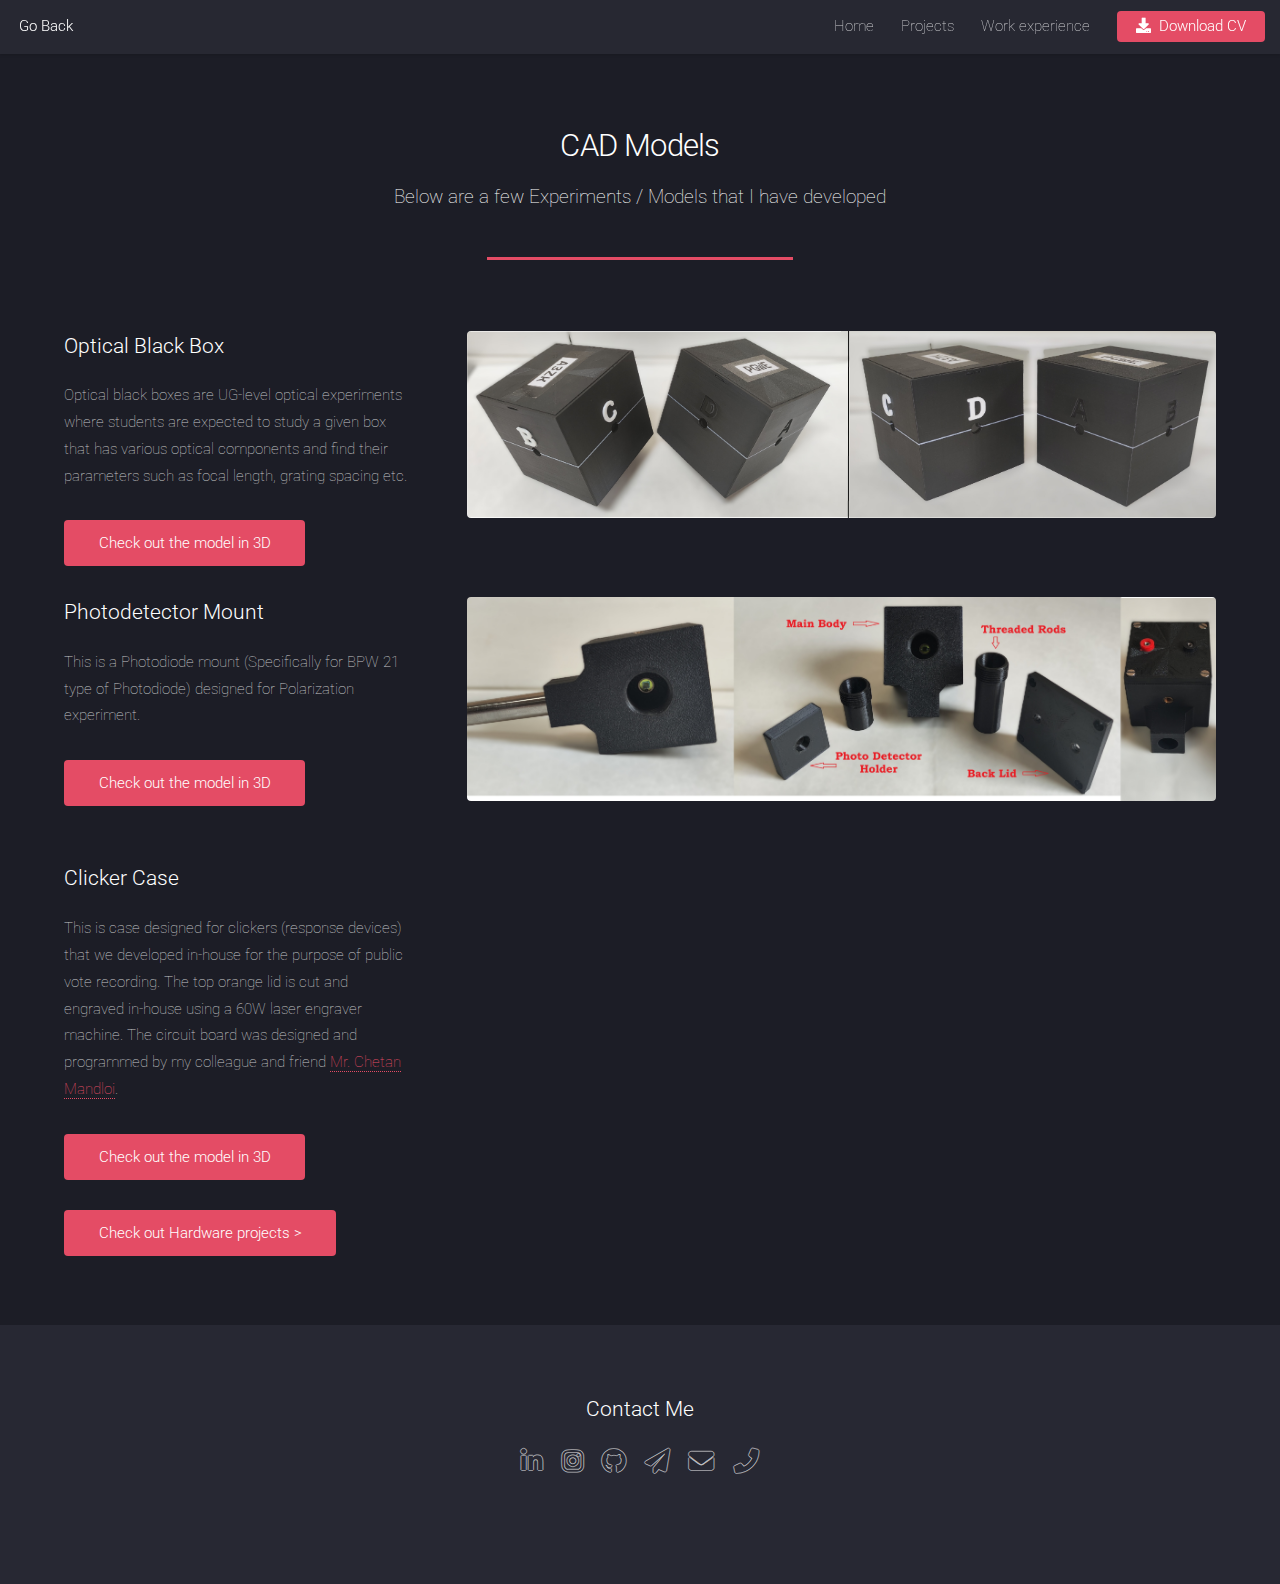
==== CAD Models.html @ b3865db6 "Add files via upload" ====
<!DOCTYPE HTML>
<!--
	Landed by HTML5 UP
	html5up.net | @ajlkn
	Free for personal and commercial use under the CCA 3.0 license (html5up.net/license)
-->
<html>
	<head>
		<title>CAD Models</title>
		<meta charset="utf-8" />
		<meta name="viewport" content="width=device-width, initial-scale=1, user-scalable=no" />
		<link rel="stylesheet" href="assets/css/main.css" />
		<noscript><link rel="stylesheet" href="assets/css/noscript.css" /></noscript>
	</head>
	<body class="is-preload">
		<div id="page-wrapper">

			<!-- Header -->
			<header id="header">
				<h1 id="logo"><a href="#" onclick="window.history.back(); return false;">Go Back</a></h1>
				<nav id="nav">
					<ul>
						<li><a href="index.html">Home</a></li>
						<li>
							<a href="#two">Projects</a>
							<ul>
								<li><a href="CAD Models.html">CAD Models</a></li>
								<li><a href="right-sidebar.html">Hardware Projects</a></li>
								<li><a href="no-sidebar.html">Scientific Projects</a></li>
							</ul>
						</li>
						<li>
							<a href="no-sidebar2.html">Work experience</a>
						</li>
						<!--<li><a href="elements.html">Elements</a></li>-->
						<li><a href="images/CV_AKASH_MUNI.pdf" class="button primary icon solid fa-download" download="CV.pdf">Download CV</a></li>
					</ul>
				</nav>
			</header>

			<!-- Main -->
				<div id="main" class="wrapper style1">
					<div class="container">
						<header class="major">
							<h2>CAD Models</h2>
							<p>Below are a few Experiments / Models that I have developed</p>
						</header>
						<div class="row gtr-150">
							<div class="col-4 col-12-medium">

								<!-- Sidebar -->
									<section id="sidebar">
										<section>
											<h3>Optical Black Box</h3>
											<p>Optical black boxes are UG-level optical experiments where students are
												expected to study a given box that has various optical components and find their parameters such as focal
												length, grating spacing etc.</p>
											<footer>
												<ul class="actions">
													<li><a href="https://cad.onshape.com/documents/17fe79143dddc4d4362b588e/w/2f348000cbb4b4af69d03783/e/5142871f740ade40f8f5924a?renderMode=0&uiState=67d5ce96f069a6499461dc0e" class="button primary">Check out the model in 3D</a></li>
												</ul>
											</footer>
										</section>

							</div>
							<div class="col-8 col-12-medium imp-medium">

								<!-- Content -->
									<section id="content">
										<a href="#" class="image fit"><img src="images/OBB 1.jpg" alt="" /></a>
										<h3></h3>
										<p></p>
										<p></p>
										<h3></h3>
										<p></p>
										
									</section>

							</div>
						</div>

						<div class="row gtr-150">
							<div class="col-4 col-12-medium">

								<!-- Sidebar -->
									<section id="sidebar">
										<section>
											<h3>Photodetector Mount</h3>
											<p>This is a Photodiode mount (Specifically for BPW 21 type of Photodiode) designed for Polarization experiment.</p>
											<footer>
												<ul class="actions">
													<li><a href="https://cad.onshape.com/documents/7e743aee080b1e61491a92c8/w/c3b92c74de46d646932649af/e/d902ea2dfb464a5ba74686d5?renderMode=0&uiState=67d5d26361903d500d87bd4f" class="button primary">Check out the model in 3D</a></li>
												</ul>
											</footer>
										</section>

							</div>
							<div class="col-8 col-12-medium imp-medium">

								<!-- Content -->
									<section id="content">
										<a href="#" class="image fit"><img src="images/Polarization.jpg" alt="" /></a>
										<h3></h3>
										<p></p>
										<p></p>
										<h3></h3>
										<p></p>
										
									</section>

							</div>
						</div>
						<br>
						<div class="row gtr-150">
							<div class="col-4 col-12-medium">

								<!-- Sidebar -->
									<section id="sidebar">
										<section>
											<h3>Clicker Case</h3>
											<p>This is case designed for clickers (response devices) that we developed in-house for the purpose of public vote recording. The top orange lid is cut and engraved in-house using a 60W laser engraver machine. The circuit board was designed and programmed by my colleague and friend <a href="https://www.linkedin.com/in/chetanmandloi/">Mr. Chetan Mandloi</a>. </p>
											<footer>
												<ul class="actions">
													<li><a href="https://cad.onshape.com/documents/54fc34362046a0ec73d15222/w/11ff2b918a93baf0da95ab20/e/d99e4734c37b1132d202382a?renderMode=0&uiState=67d5d556f069a6499461f80b" class="button primary">Check out the model in 3D</a></li>
												</ul>
											</footer>
										</section>

							</div>
							<div class="col-8 col-12-medium imp-medium">

								<!-- Content -->
									<section id="content">
										<a href="#" class="image fit"><img src="images/Clicker 1.jpg" alt="" /></a>
										<h3></h3>
										<p></p>
										<p></p>
										<h3></h3>
										<p></p>
										
									</section>

							</div>
						</div>
						<footer>
							<ul class="actions">
								<li><a href="right-sidebar.html" class="button primary fit">Check out Hardware projects > </a></li>
							</ul>
							
						</footer>
					</div>
				</div>


			<!-- Footer -->
			<footer id="footer">
				<h3>Contact Me</h3>
				<ul class="icons">
					<!--<li><a href="#" class="icon brands alt fa-twitter"><span class="label">Twitter</span></a></li>-->
					<!--<li><a href="#" class="icon brands alt fa-facebook-f"><span class="label">Facebook</span></a></li>-->
					<li><a href="https://www.linkedin.com/in/akash-muni-48a73619b/" class="icon brands alt fa-linkedin-in"><span class="label">LinkedIn</span></a></li>
					<li><a href="https://www.instagram.com/scientific_brat/" class="icon brands alt fa-instagram"><span class="label">Instagram</span></a></li>
					<li><a href="https://github.com/bratcoder-crypto" class="icon brands alt fa-github"><span class="label">GitHub</span></a></li>
					<li><a href="https://t.me/@Akash9969?start=Hello_Akash" class="icon solid alt fa-paper-plane"><span class="label">GitHub</span></a></li>
					<li><a href="mailto:muni.akash@gmail.com" class="icon solid alt fa-envelope"><span class="label">Email</span></a></li>
					<li><a href="tel:+919969940942" class="icon solid alt fa-phone" title="Call Me"><span class="label">Phone</span></a></li>
				</ul>
				<!--<ul class="copyright">
					<li>&copy; Untitled. All rights reserved.</li><li>Design: <a href="http://html5up.net">HTML5 UP</a></li>
				</ul>-->
			</footer>

								

		</div>

		<!-- Scripts -->
			<script src="assets/js/jquery.min.js"></script>
			<script src="assets/js/jquery.scrolly.min.js"></script>
			<script src="assets/js/jquery.dropotron.min.js"></script>
			<script src="assets/js/jquery.scrollex.min.js"></script>
			<script src="assets/js/browser.min.js"></script>
			<script src="assets/js/breakpoints.min.js"></script>
			<script src="assets/js/util.js"></script>
			<script src="assets/js/main.js"></script>

	</body>
</html>
---- assets/css/main.css ----
@import url("fontawesome-all.min.css");
@import url("https://fonts.googleapis.com/css?family=Roboto:100,300,100italic,300italic");

/*
	Landed by HTML5 UP
	html5up.net | @ajlkn
	Free for personal and commercial use under the CCA 3.0 license (html5up.net/license)
*/

html, body, div, span, applet, object,
iframe, h1, h2, h3, h4, h5, h6, p, blockquote,
pre, a, abbr, acronym, address, big, cite,
code, del, dfn, em, img, ins, kbd, q, s, samp,
small, strike, strong, sub, sup, tt, var, b,
u, i, center, dl, dt, dd, ol, ul, li, fieldset,
form, label, legend, table, caption, tbody,
tfoot, thead, tr, th, td, article, aside,
canvas, details, embed, figure, figcaption,
footer, header, hgroup, menu, nav, output, ruby,
section, summary, time, mark, audio, video {
	margin: 0;
	padding: 0;
	border: 0;
	font-size: 100%;
	font: inherit;
	vertical-align: baseline;}

article, aside, details, figcaption, figure,
footer, header, hgroup, menu, nav, section {
	display: block;}

body {
	line-height: 1;
}

ol, ul {
	list-style: none;
}

blockquote, q {
	quotes: none;
}

	blockquote:before, blockquote:after, q:before, q:after {
		content: '';
		content: none;
	}

table {
	border-collapse: collapse;
	border-spacing: 0;
}

body {
	-webkit-text-size-adjust: none;
}

mark {
	background-color: transparent;
	color: inherit;
}

input::-moz-focus-inner {
	border: 0;
	padding: 0;
}

input, select, textarea {
	-moz-appearance: none;
	-webkit-appearance: none;
	-ms-appearance: none;
	appearance: none;
}

/* Basic */

	html {
		box-sizing: border-box;
	}

	*, *:before, *:after {
		box-sizing: inherit;
	}

	html, body {
		background: #1c1d26;
	}

	body.is-preload *, body.is-preload *:before, body.is-preload *:after {
		-moz-animation: none !important;
		-webkit-animation: none !important;
		-ms-animation: none !important;
		animation: none !important;
		-moz-transition: none !important;
		-webkit-transition: none !important;
		-ms-transition: none !important;
		transition: none !important;
	}

	body, input, select, textarea {
		color: rgba(255, 255, 255, 0.75);
		font-family: "Roboto", Helvetica, sans-serif;
		font-size: 15pt;
		font-weight: 100;
		line-height: 1.75em;
	}

	a {
		-moz-transition: border-color 0.2s ease-in-out, color 0.2s ease-in-out;
		-webkit-transition: border-color 0.2s ease-in-out, color 0.2s ease-in-out;
		-ms-transition: border-color 0.2s ease-in-out, color 0.2s ease-in-out;
		transition: border-color 0.2s ease-in-out, color 0.2s ease-in-out;
		border-bottom: dotted 1px;
		color: #e44c65;
		text-decoration: none;
	}

		a:hover {
			color: #e44c65 !important;
			border-bottom-color: transparent;
		}

	strong, b {
		color: #ffffff;
		font-weight: 300;
	}

	em, i {
		font-style: italic;
	}

	p {
		margin: 0 0 2em 0;
	}

	h1, h2, h3, h4, h5, h6 {
		color: #ffffff;
		font-weight: 300;
		line-height: 1em;
		margin: 0 0 1em 0;
	}

		h1 a, h2 a, h3 a, h4 a, h5 a, h6 a {
			color: inherit;
			border: 0;
		}

	h2 {
		font-size: 2em;
		line-height: 1.5em;
		letter-spacing: -0.025em;
	}

	h3 {
		font-size: 1.35em;
		line-height: 1.5em;
	}

	h4 {
		font-size: 1.1em;
		line-height: 1.5em;
	}

	h5 {
		font-size: 0.9em;
		line-height: 1.5em;
	}

	h6 {
		font-size: 0.7em;
		line-height: 1.5em;
	}

	sub {
		font-size: 0.8em;
		position: relative;
		top: 0.5em;
	}

	sup {
		font-size: 0.8em;
		position: relative;
		top: -0.5em;
	}

	hr {
		border: 0;
		border-bottom: solid 1px rgba(255, 255, 255, 0.3);
		margin: 3em 0;
	}

		hr.major {
			margin: 4em 0;
		}

	blockquote {
		border-left: solid 4px rgba(255, 255, 255, 0.3);
		font-style: italic;
		margin: 0 0 2em 0;
		padding: 0.5em 0 0.5em 2em;
	}

	code {
		background: rgba(255, 255, 255, 0.075);
		border-radius: 4px;
		font-family: "Courier New", monospace;
		font-size: 0.9em;
		margin: 0 0.25em;
		padding: 0.25em 0.65em;
	}

	pre {
		-webkit-overflow-scrolling: touch;
		font-family: "Courier New", monospace;
		font-size: 0.9em;
		margin: 0 0 2em 0;
	}

		pre code {
			display: block;
			line-height: 1.75em;
			padding: 1em 1.5em;
			overflow-x: auto;
		}

	.align-left {
		text-align: left;
	}

	.align-center {
		text-align: center;
	}

	.align-right {
		text-align: right;
	}

/* Loader */

	@-moz-keyframes spinner-show {
		0% {
			opacity: 0;
		}

		100% {
			opacity: 1;
		}
	}

	@-webkit-keyframes spinner-show {
		0% {
			opacity: 0;
		}

		100% {
			opacity: 1;
		}
	}

	@-ms-keyframes spinner-show {
		0% {
			opacity: 0;
		}

		100% {
			opacity: 1;
		}
	}

	@keyframes spinner-show {
		0% {
			opacity: 0;
		}

		100% {
			opacity: 1;
		}
	}

	@-moz-keyframes spinner-hide {
		0% {
			color: rgba(255, 255, 255, 0.15);
			z-index: 100001;
			-moz-transform: scale(1) rotate(0deg);
			-webkit-transform: scale(1) rotate(0deg);
			-ms-transform: scale(1) rotate(0deg);
			transform: scale(1) rotate(0deg);
		}

		99% {
			color: #1c1d26;
			z-index: 100001;
			-moz-transform: scale(0.5) rotate(360deg);
			-webkit-transform: scale(0.5) rotate(360deg);
			-ms-transform: scale(0.5) rotate(360deg);
			transform: scale(0.5) rotate(360deg);
		}

		100% {
			color: #1c1d26;
			z-index: -1;
			-moz-transform: scale(0.5) rotate(360deg);
			-webkit-transform: scale(0.5) rotate(360deg);
			-ms-transform: scale(0.5) rotate(360deg);
			transform: scale(0.5) rotate(360deg);
		}
	}

	@-webkit-keyframes spinner-hide {
		0% {
			color: rgba(255, 255, 255, 0.15);
			z-index: 100001;
			-moz-transform: scale(1) rotate(0deg);
			-webkit-transform: scale(1) rotate(0deg);
			-ms-transform: scale(1) rotate(0deg);
			transform: scale(1) rotate(0deg);
		}

		99% {
			color: #1c1d26;
			z-index: 100001;
			-moz-transform: scale(0.5) rotate(360deg);
			-webkit-transform: scale(0.5) rotate(360deg);
			-ms-transform: scale(0.5) rotate(360deg);
			transform: scale(0.5) rotate(360deg);
		}

		100% {
			color: #1c1d26;
			z-index: -1;
			-moz-transform: scale(0.5) rotate(360deg);
			-webkit-transform: scale(0.5) rotate(360deg);
			-ms-transform: scale(0.5) rotate(360deg);
			transform: scale(0.5) rotate(360deg);
		}
	}

	@-ms-keyframes spinner-hide {
		0% {
			color: rgba(255, 255, 255, 0.15);
			z-index: 100001;
			-moz-transform: scale(1) rotate(0deg);
			-webkit-transform: scale(1) rotate(0deg);
			-ms-transform: scale(1) rotate(0deg);
			transform: scale(1) rotate(0deg);
		}

		99% {
			color: #1c1d26;
			z-index: 100001;
			-moz-transform: scale(0.5) rotate(360deg);
			-webkit-transform: scale(0.5) rotate(360deg);
			-ms-transform: scale(0.5) rotate(360deg);
			transform: scale(0.5) rotate(360deg);
		}

		100% {
			color: #1c1d26;
			z-index: -1;
			-moz-transform: scale(0.5) rotate(360deg);
			-webkit-transform: scale(0.5) rotate(360deg);
			-ms-transform: scale(0.5) rotate(360deg);
			transform: scale(0.5) rotate(360deg);
		}
	}

	@keyframes spinner-hide {
		0% {
			color: rgba(255, 255, 255, 0.15);
			z-index: 100001;
			-moz-transform: scale(1) rotate(0deg);
			-webkit-transform: scale(1) rotate(0deg);
			-ms-transform: scale(1) rotate(0deg);
			transform: scale(1) rotate(0deg);
		}

		99% {
			color: #1c1d26;
			z-index: 100001;
			-moz-transform: scale(0.5) rotate(360deg);
			-webkit-transform: scale(0.5) rotate(360deg);
			-ms-transform: scale(0.5) rotate(360deg);
			transform: scale(0.5) rotate(360deg);
		}

		100% {
			color: #1c1d26;
			z-index: -1;
			-moz-transform: scale(0.5) rotate(360deg);
			-webkit-transform: scale(0.5) rotate(360deg);
			-ms-transform: scale(0.5) rotate(360deg);
			transform: scale(0.5) rotate(360deg);
		}
	}

	@-moz-keyframes spinner-rotate {
		0% {
			-moz-transform: scale(1) rotate(0deg);
			-webkit-transform: scale(1) rotate(0deg);
			-ms-transform: scale(1) rotate(0deg);
			transform: scale(1) rotate(0deg);
		}

		100% {
			-moz-transform: scale(1) rotate(360deg);
			-webkit-transform: scale(1) rotate(360deg);
			-ms-transform: scale(1) rotate(360deg);
			transform: scale(1) rotate(360deg);
		}
	}

	@-webkit-keyframes spinner-rotate {
		0% {
			-moz-transform: scale(1) rotate(0deg);
			-webkit-transform: scale(1) rotate(0deg);
			-ms-transform: scale(1) rotate(0deg);
			transform: scale(1) rotate(0deg);
		}

		100% {
			-moz-transform: scale(1) rotate(360deg);
			-webkit-transform: scale(1) rotate(360deg);
			-ms-transform: scale(1) rotate(360deg);
			transform: scale(1) rotate(360deg);
		}
	}

	@-ms-keyframes spinner-rotate {
		0% {
			-moz-transform: scale(1) rotate(0deg);
			-webkit-transform: scale(1) rotate(0deg);
			-ms-transform: scale(1) rotate(0deg);
			transform: scale(1) rotate(0deg);
		}

		100% {
			-moz-transform: scale(1) rotate(360deg);
			-webkit-transform: scale(1) rotate(360deg);
			-ms-transform: scale(1) rotate(360deg);
			transform: scale(1) rotate(360deg);
		}
	}

	@keyframes spinner-rotate {
		0% {
			-moz-transform: scale(1) rotate(0deg);
			-webkit-transform: scale(1) rotate(0deg);
			-ms-transform: scale(1) rotate(0deg);
			transform: scale(1) rotate(0deg);
		}

		100% {
			-moz-transform: scale(1) rotate(360deg);
			-webkit-transform: scale(1) rotate(360deg);
			-ms-transform: scale(1) rotate(360deg);
			transform: scale(1) rotate(360deg);
		}
	}

	@-moz-keyframes overlay-hide {
		0% {
			opacity: 1;
			z-index: 100000;
		}

		15% {
			opacity: 1;
			z-index: 100000;
		}

		99% {
			opacity: 0;
			z-index: 100000;
		}

		100% {
			opacity: 0;
			z-index: -1;
		}
	}

	@-webkit-keyframes overlay-hide {
		0% {
			opacity: 1;
			z-index: 100000;
		}

		15% {
			opacity: 1;
			z-index: 100000;
		}

		99% {
			opacity: 0;
			z-index: 100000;
		}

		100% {
			opacity: 0;
			z-index: -1;
		}
	}

	@-ms-keyframes overlay-hide {
		0% {
			opacity: 1;
			z-index: 100000;
		}

		15% {
			opacity: 1;
			z-index: 100000;
		}

		99% {
			opacity: 0;
			z-index: 100000;
		}

		100% {
			opacity: 0;
			z-index: -1;
		}
	}

	@keyframes overlay-hide {
		0% {
			opacity: 1;
			z-index: 100000;
		}

		15% {
			opacity: 1;
			z-index: 100000;
		}

		99% {
			opacity: 0;
			z-index: 100000;
		}

		100% {
			opacity: 0;
			z-index: -1;
		}
	}

	body.landing {
		text-decoration: none;
	}

		body.landing:before {
			-moz-osx-font-smoothing: grayscale;
			-webkit-font-smoothing: antialiased;
			display: inline-block;
			font-style: normal;
			font-variant: normal;
			text-rendering: auto;
			line-height: 1;
			text-transform: none !important;
			font-family: 'Font Awesome 5 Free';
			font-weight: 900;
		}

		body.landing:before {
			-moz-animation: spinner-show 1.5s 1 0.25s ease forwards, spinner-hide 0.25s ease-in-out forwards !important;
			-webkit-animation: spinner-show 1.5s 1 0.25s ease forwards, spinner-hide 0.25s ease-in-out forwards !important;
			-ms-animation: spinner-show 1.5s 1 0.25s ease forwards, spinner-hide 0.25s ease-in-out forwards !important;
			animation: spinner-show 1.5s 1 0.25s ease forwards, spinner-hide 0.25s ease-in-out forwards !important;
			-moz-transform-origin: 50% 50%;
			-webkit-transform-origin: 50% 50%;
			-ms-transform-origin: 50% 50%;
			transform-origin: 50% 50%;
			color: rgba(255, 255, 255, 0.15);
			content: '\f1ce';
			cursor: default;
			display: block;
			font-size: 2em;
			height: 2em;
			left: 50%;
			line-height: 2em;
			margin: -1em 0 0 -1em;
			opacity: 0;
			position: fixed;
			text-align: center;
			top: 50%;
			width: 2em;
			z-index: -1;
		}

		body.landing:after {
			-moz-animation: overlay-hide 1.5s ease-in forwards !important;
			-webkit-animation: overlay-hide 1.5s ease-in forwards !important;
			-ms-animation: overlay-hide 1.5s ease-in forwards !important;
			animation: overlay-hide 1.5s ease-in forwards !important;
			background: #1c1d26;
			content: '';
			display: block;
			height: 100%;
			left: 0;
			opacity: 0;
			position: fixed;
			top: 0;
			width: 100%;
			z-index: -1;
		}

		body.landing.is-preload:before {
			-moz-animation: spinner-show 1.5s 1 0.25s ease forwards, spinner-rotate 0.75s infinite linear !important;
			-webkit-animation: spinner-show 1.5s 1 0.25s ease forwards, spinner-rotate 0.75s infinite linear !important;
			-ms-animation: spinner-show 1.5s 1 0.25s ease forwards, spinner-rotate 0.75s infinite linear !important;
			animation: spinner-show 1.5s 1 0.25s ease forwards, spinner-rotate 0.75s infinite linear !important;
			z-index: 100001;
		}

		body.landing.is-preload:after {
			-moz-animation: none !important;
			-webkit-animation: none !important;
			-ms-animation: none !important;
			animation: none !important;
			opacity: 1;
			z-index: 100000;
		}

	@media (-webkit-min-device-pixel-ratio: 2) {

		body.landing:before {
			line-height: 2.025em;
		}

	}

/* Container */

	.container {
		margin: 0 auto;
		max-width: calc(100% - 4em);
		width: 70em;
	}

		.container.xsmall {
			width: 17.5em;
		}

		.container.small {
			width: 35em;
		}

		.container.medium {
			width: 52.5em;
		}

		.container.large {
			width: 87.5em;
		}

		.container.xlarge {
			width: 105em;
		}

		.container.max {
			width: 100%;
		}

		@media screen and (max-width: 1280px) {

			.container {
				width: 90%;
				max-width: 100%;
			}

		}

		@media screen and (max-width: 980px) {

			.container {
				width: 100% !important;
			}

		}

/* Row */

	.row {
		display: flex;
		flex-wrap: wrap;
		box-sizing: border-box;
		align-items: stretch;
	}

		.row > * {
			box-sizing: border-box;
		}

		.row.gtr-uniform > * > :last-child {
			margin-bottom: 0;
		}

		.row.aln-left {
			justify-content: flex-start;
		}

		.row.aln-center {
			justify-content: center;
		}

		.row.aln-right {
			justify-content: flex-end;
		}

		.row.aln-top {
			align-items: flex-start;
		}

		.row.aln-middle {
			align-items: center;
		}

		.row.aln-bottom {
			align-items: flex-end;
		}

		.row > .imp {
			order: -1;
		}

		.row > .col-1 {
			width: 8.33333%;
		}

		.row > .off-1 {
			margin-left: 8.33333%;
		}

		.row > .col-2 {
			width: 16.66667%;
		}

		.row > .off-2 {
			margin-left: 16.66667%;
		}

		.row > .col-3 {
			width: 25%;
		}

		.row > .off-3 {
			margin-left: 25%;
		}

		.row > .col-4 {
			width: 33.33333%;
		}

		.row > .off-4 {
			margin-left: 33.33333%;
		}

		.row > .col-5 {
			width: 41.66667%;
		}

		.row > .off-5 {
			margin-left: 41.66667%;
		}

		.row > .col-6 {
			width: 50%;
		}

		.row > .off-6 {
			margin-left: 50%;
		}

		.row > .col-7 {
			width: 58.33333%;
		}

		.row > .off-7 {
			margin-left: 58.33333%;
		}

		.row > .col-8 {
			width: 66.66667%;
		}

		.row > .off-8 {
			margin-left: 66.66667%;
		}

		.row > .col-9 {
			width: 75%;
		}

		.row > .off-9 {
			margin-left: 75%;
		}

		.row > .col-10 {
			width: 83.33333%;
		}

		.row > .off-10 {
			margin-left: 83.33333%;
		}

		.row > .col-11 {
			width: 91.66667%;
		}

		.row > .off-11 {
			margin-left: 91.66667%;
		}

		.row > .col-12 {
			width: 100%;
		}

		.row > .off-12 {
			margin-left: 100%;
		}

		.row.gtr-0 {
			margin-top: 0;
			margin-left: 0em;
		}

			.row.gtr-0 > * {
				padding: 0 0 0 0em;
			}

			.row.gtr-0.gtr-uniform {
				margin-top: 0em;
			}

				.row.gtr-0.gtr-uniform > * {
					padding-top: 0em;
				}

		.row.gtr-25 {
			margin-top: 0;
			margin-left: -0.625em;
		}

			.row.gtr-25 > * {
				padding: 0 0 0 0.625em;
			}

			.row.gtr-25.gtr-uniform {
				margin-top: -0.625em;
			}

				.row.gtr-25.gtr-uniform > * {
					padding-top: 0.625em;
				}

		.row.gtr-50 {
			margin-top: 0;
			margin-left: -1.25em;
		}

			.row.gtr-50 > * {
				padding: 0 0 0 1.25em;
			}

			.row.gtr-50.gtr-uniform {
				margin-top: -1.25em;
			}

				.row.gtr-50.gtr-uniform > * {
					padding-top: 1.25em;
				}

		.row {
			margin-top: 0;
			margin-left: -2.5em;
		}

			.row > * {
				padding: 0 0 0 2.5em;
			}

			.row.gtr-uniform {
				margin-top: -2.5em;
			}

				.row.gtr-uniform > * {
					padding-top: 2.5em;
				}

		.row.gtr-150 {
			margin-top: 0;
			margin-left: -3.75em;
		}

			.row.gtr-150 > * {
				padding: 0 0 0 3.75em;
			}

			.row.gtr-150.gtr-uniform {
				margin-top: -3.75em;
			}

				.row.gtr-150.gtr-uniform > * {
					padding-top: 3.75em;
				}

		.row.gtr-200 {
			margin-top: 0;
			margin-left: -5em;
		}

			.row.gtr-200 > * {
				padding: 0 0 0 5em;
			}

			.row.gtr-200.gtr-uniform {
				margin-top: -5em;
			}

				.row.gtr-200.gtr-uniform > * {
					padding-top: 5em;
				}

		@media screen and (max-width: 1680px) {

			.row {
				display: flex;
				flex-wrap: wrap;
				box-sizing: border-box;
				align-items: stretch;
			}

				.row > * {
					box-sizing: border-box;
				}

				.row.gtr-uniform > * > :last-child {
					margin-bottom: 0;
				}

				.row.aln-left {
					justify-content: flex-start;
				}

				.row.aln-center {
					justify-content: center;
				}

				.row.aln-right {
					justify-content: flex-end;
				}

				.row.aln-top {
					align-items: flex-start;
				}

				.row.aln-middle {
					align-items: center;
				}

				.row.aln-bottom {
					align-items: flex-end;
				}

				.row > .imp-xlarge {
					order: -1;
				}

				.row > .col-1-xlarge {
					width: 8.33333%;
				}

				.row > .off-1-xlarge {
					margin-left: 8.33333%;
				}

				.row > .col-2-xlarge {
					width: 16.66667%;
				}

				.row > .off-2-xlarge {
					margin-left: 16.66667%;
				}

				.row > .col-3-xlarge {
					width: 25%;
				}

				.row > .off-3-xlarge {
					margin-left: 25%;
				}

				.row > .col-4-xlarge {
					width: 33.33333%;
				}

				.row > .off-4-xlarge {
					margin-left: 33.33333%;
				}

				.row > .col-5-xlarge {
					width: 41.66667%;
				}

				.row > .off-5-xlarge {
					margin-left: 41.66667%;
				}

				.row > .col-6-xlarge {
					width: 50%;
				}

				.row > .off-6-xlarge {
					margin-left: 50%;
				}

				.row > .col-7-xlarge {
					width: 58.33333%;
				}

				.row > .off-7-xlarge {
					margin-left: 58.33333%;
				}

				.row > .col-8-xlarge {
					width: 66.66667%;
				}

				.row > .off-8-xlarge {
					margin-left: 66.66667%;
				}

				.row > .col-9-xlarge {
					width: 75%;
				}

				.row > .off-9-xlarge {
					margin-left: 75%;
				}

				.row > .col-10-xlarge {
					width: 83.33333%;
				}

				.row > .off-10-xlarge {
					margin-left: 83.33333%;
				}

				.row > .col-11-xlarge {
					width: 91.66667%;
				}

				.row > .off-11-xlarge {
					margin-left: 91.66667%;
				}

				.row > .col-12-xlarge {
					width: 100%;
				}

				.row > .off-12-xlarge {
					margin-left: 100%;
				}

				.row.gtr-0 {
					margin-top: 0;
					margin-left: 0em;
				}

					.row.gtr-0 > * {
						padding: 0 0 0 0em;
					}

					.row.gtr-0.gtr-uniform {
						margin-top: 0em;
					}

						.row.gtr-0.gtr-uniform > * {
							padding-top: 0em;
						}

				.row.gtr-25 {
					margin-top: 0;
					margin-left: -0.625em;
				}

					.row.gtr-25 > * {
						padding: 0 0 0 0.625em;
					}

					.row.gtr-25.gtr-uniform {
						margin-top: -0.625em;
					}

						.row.gtr-25.gtr-uniform > * {
							padding-top: 0.625em;
						}

				.row.gtr-50 {
					margin-top: 0;
					margin-left: -1.25em;
				}

					.row.gtr-50 > * {
						padding: 0 0 0 1.25em;
					}

					.row.gtr-50.gtr-uniform {
						margin-top: -1.25em;
					}

						.row.gtr-50.gtr-uniform > * {
							padding-top: 1.25em;
						}

				.row {
					margin-top: 0;
					margin-left: -2.5em;
				}

					.row > * {
						padding: 0 0 0 2.5em;
					}

					.row.gtr-uniform {
						margin-top: -2.5em;
					}

						.row.gtr-uniform > * {
							padding-top: 2.5em;
						}

				.row.gtr-150 {
					margin-top: 0;
					margin-left: -3.75em;
				}

					.row.gtr-150 > * {
						padding: 0 0 0 3.75em;
					}

					.row.gtr-150.gtr-uniform {
						margin-top: -3.75em;
					}

						.row.gtr-150.gtr-uniform > * {
							padding-top: 3.75em;
						}

				.row.gtr-200 {
					margin-top: 0;
					margin-left: -5em;
				}

					.row.gtr-200 > * {
						padding: 0 0 0 5em;
					}

					.row.gtr-200.gtr-uniform {
						margin-top: -5em;
					}

						.row.gtr-200.gtr-uniform > * {
							padding-top: 5em;
						}

		}

		@media screen and (max-width: 1280px) {

			.row {
				display: flex;
				flex-wrap: wrap;
				box-sizing: border-box;
				align-items: stretch;
			}

				.row > * {
					box-sizing: border-box;
				}

				.row.gtr-uniform > * > :last-child {
					margin-bottom: 0;
				}

				.row.aln-left {
					justify-content: flex-start;
				}

				.row.aln-center {
					justify-content: center;
				}

				.row.aln-right {
					justify-content: flex-end;
				}

				.row.aln-top {
					align-items: flex-start;
				}

				.row.aln-middle {
					align-items: center;
				}

				.row.aln-bottom {
					align-items: flex-end;
				}

				.row > .imp-large {
					order: -1;
				}

				.row > .col-1-large {
					width: 8.33333%;
				}

				.row > .off-1-large {
					margin-left: 8.33333%;
				}

				.row > .col-2-large {
					width: 16.66667%;
				}

				.row > .off-2-large {
					margin-left: 16.66667%;
				}

				.row > .col-3-large {
					width: 25%;
				}

				.row > .off-3-large {
					margin-left: 25%;
				}

				.row > .col-4-large {
					width: 33.33333%;
				}

				.row > .off-4-large {
					margin-left: 33.33333%;
				}

				.row > .col-5-large {
					width: 41.66667%;
				}

				.row > .off-5-large {
					margin-left: 41.66667%;
				}

				.row > .col-6-large {
					width: 50%;
				}

				.row > .off-6-large {
					margin-left: 50%;
				}

				.row > .col-7-large {
					width: 58.33333%;
				}

				.row > .off-7-large {
					margin-left: 58.33333%;
				}

				.row > .col-8-large {
					width: 66.66667%;
				}

				.row > .off-8-large {
					margin-left: 66.66667%;
				}

				.row > .col-9-large {
					width: 75%;
				}

				.row > .off-9-large {
					margin-left: 75%;
				}

				.row > .col-10-large {
					width: 83.33333%;
				}

				.row > .off-10-large {
					margin-left: 83.33333%;
				}

				.row > .col-11-large {
					width: 91.66667%;
				}

				.row > .off-11-large {
					margin-left: 91.66667%;
				}

				.row > .col-12-large {
					width: 100%;
				}

				.row > .off-12-large {
					margin-left: 100%;
				}

				.row.gtr-0 {
					margin-top: 0;
					margin-left: 0em;
				}

					.row.gtr-0 > * {
						padding: 0 0 0 0em;
					}

					.row.gtr-0.gtr-uniform {
						margin-top: 0em;
					}

						.row.gtr-0.gtr-uniform > * {
							padding-top: 0em;
						}

				.row.gtr-25 {
					margin-top: 0;
					margin-left: -0.625em;
				}

					.row.gtr-25 > * {
						padding: 0 0 0 0.625em;
					}

					.row.gtr-25.gtr-uniform {
						margin-top: -0.625em;
					}

						.row.gtr-25.gtr-uniform > * {
							padding-top: 0.625em;
						}

				.row.gtr-50 {
					margin-top: 0;
					margin-left: -1.25em;
				}

					.row.gtr-50 > * {
						padding: 0 0 0 1.25em;
					}

					.row.gtr-50.gtr-uniform {
						margin-top: -1.25em;
					}

						.row.gtr-50.gtr-uniform > * {
							padding-top: 1.25em;
						}

				.row {
					margin-top: 0;
					margin-left: -2.5em;
				}

					.row > * {
						padding: 0 0 0 2.5em;
					}

					.row.gtr-uniform {
						margin-top: -2.5em;
					}

						.row.gtr-uniform > * {
							padding-top: 2.5em;
						}

				.row.gtr-150 {
					margin-top: 0;
					margin-left: -3.75em;
				}

					.row.gtr-150 > * {
						padding: 0 0 0 3.75em;
					}

					.row.gtr-150.gtr-uniform {
						margin-top: -3.75em;
					}

						.row.gtr-150.gtr-uniform > * {
							padding-top: 3.75em;
						}

				.row.gtr-200 {
					margin-top: 0;
					margin-left: -5em;
				}

					.row.gtr-200 > * {
						padding: 0 0 0 5em;
					}

					.row.gtr-200.gtr-uniform {
						margin-top: -5em;
					}

						.row.gtr-200.gtr-uniform > * {
							padding-top: 5em;
						}

		}

		@media screen and (max-width: 980px) {

			.row {
				display: flex;
				flex-wrap: wrap;
				box-sizing: border-box;
				align-items: stretch;
			}

				.row > * {
					box-sizing: border-box;
				}

				.row.gtr-uniform > * > :last-child {
					margin-bottom: 0;
				}

				.row.aln-left {
					justify-content: flex-start;
				}

				.row.aln-center {
					justify-content: center;
				}

				.row.aln-right {
					justify-content: flex-end;
				}

				.row.aln-top {
					align-items: flex-start;
				}

				.row.aln-middle {
					align-items: center;
				}

				.row.aln-bottom {
					align-items: flex-end;
				}

				.row > .imp-medium {
					order: -1;
				}

				.row > .col-1-medium {
					width: 8.33333%;
				}

				.row > .off-1-medium {
					margin-left: 8.33333%;
				}

				.row > .col-2-medium {
					width: 16.66667%;
				}

				.row > .off-2-medium {
					margin-left: 16.66667%;
				}

				.row > .col-3-medium {
					width: 25%;
				}

				.row > .off-3-medium {
					margin-left: 25%;
				}

				.row > .col-4-medium {
					width: 33.33333%;
				}

				.row > .off-4-medium {
					margin-left: 33.33333%;
				}

				.row > .col-5-medium {
					width: 41.66667%;
				}

				.row > .off-5-medium {
					margin-left: 41.66667%;
				}

				.row > .col-6-medium {
					width: 50%;
				}

				.row > .off-6-medium {
					margin-left: 50%;
				}

				.row > .col-7-medium {
					width: 58.33333%;
				}

				.row > .off-7-medium {
					margin-left: 58.33333%;
				}

				.row > .col-8-medium {
					width: 66.66667%;
				}

				.row > .off-8-medium {
					margin-left: 66.66667%;
				}

				.row > .col-9-medium {
					width: 75%;
				}

				.row > .off-9-medium {
					margin-left: 75%;
				}

				.row > .col-10-medium {
					width: 83.33333%;
				}

				.row > .off-10-medium {
					margin-left: 83.33333%;
				}

				.row > .col-11-medium {
					width: 91.66667%;
				}

				.row > .off-11-medium {
					margin-left: 91.66667%;
				}

				.row > .col-12-medium {
					width: 100%;
				}

				.row > .off-12-medium {
					margin-left: 100%;
				}

				.row.gtr-0 {
					margin-top: 0;
					margin-left: 0em;
				}

					.row.gtr-0 > * {
						padding: 0 0 0 0em;
					}

					.row.gtr-0.gtr-uniform {
						margin-top: 0em;
					}

						.row.gtr-0.gtr-uniform > * {
							padding-top: 0em;
						}

				.row.gtr-25 {
					margin-top: 0;
					margin-left: -0.625em;
				}

					.row.gtr-25 > * {
						padding: 0 0 0 0.625em;
					}

					.row.gtr-25.gtr-uniform {
						margin-top: -0.625em;
					}

						.row.gtr-25.gtr-uniform > * {
							padding-top: 0.625em;
						}

				.row.gtr-50 {
					margin-top: 0;
					margin-left: -1.25em;
				}

					.row.gtr-50 > * {
						padding: 0 0 0 1.25em;
					}

					.row.gtr-50.gtr-uniform {
						margin-top: -1.25em;
					}

						.row.gtr-50.gtr-uniform > * {
							padding-top: 1.25em;
						}

				.row {
					margin-top: 0;
					margin-left: -2.5em;
				}

					.row > * {
						padding: 0 0 0 2.5em;
					}

					.row.gtr-uniform {
						margin-top: -2.5em;
					}

						.row.gtr-uniform > * {
							padding-top: 2.5em;
						}

				.row.gtr-150 {
					margin-top: 0;
					margin-left: -3.75em;
				}

					.row.gtr-150 > * {
						padding: 0 0 0 3.75em;
					}

					.row.gtr-150.gtr-uniform {
						margin-top: -3.75em;
					}

						.row.gtr-150.gtr-uniform > * {
							padding-top: 3.75em;
						}

				.row.gtr-200 {
					margin-top: 0;
					margin-left: -5em;
				}

					.row.gtr-200 > * {
						padding: 0 0 0 5em;
					}

					.row.gtr-200.gtr-uniform {
						margin-top: -5em;
					}

						.row.gtr-200.gtr-uniform > * {
							padding-top: 5em;
						}

		}

		@media screen and (max-width: 736px) {

			.row {
				display: flex;
				flex-wrap: wrap;
				box-sizing: border-box;
				align-items: stretch;
			}

				.row > * {
					box-sizing: border-box;
				}

				.row.gtr-uniform > * > :last-child {
					margin-bottom: 0;
				}

				.row.aln-left {
					justify-content: flex-start;
				}

				.row.aln-center {
					justify-content: center;
				}

				.row.aln-right {
					justify-content: flex-end;
				}

				.row.aln-top {
					align-items: flex-start;
				}

				.row.aln-middle {
					align-items: center;
				}

				.row.aln-bottom {
					align-items: flex-end;
				}

				.row > .imp-small {
					order: -1;
				}

				.row > .col-1-small {
					width: 8.33333%;
				}

				.row > .off-1-small {
					margin-left: 8.33333%;
				}

				.row > .col-2-small {
					width: 16.66667%;
				}

				.row > .off-2-small {
					margin-left: 16.66667%;
				}

				.row > .col-3-small {
					width: 25%;
				}

				.row > .off-3-small {
					margin-left: 25%;
				}

				.row > .col-4-small {
					width: 33.33333%;
				}

				.row > .off-4-small {
					margin-left: 33.33333%;
				}

				.row > .col-5-small {
					width: 41.66667%;
				}

				.row > .off-5-small {
					margin-left: 41.66667%;
				}

				.row > .col-6-small {
					width: 50%;
				}

				.row > .off-6-small {
					margin-left: 50%;
				}

				.row > .col-7-small {
					width: 58.33333%;
				}

				.row > .off-7-small {
					margin-left: 58.33333%;
				}

				.row > .col-8-small {
					width: 66.66667%;
				}

				.row > .off-8-small {
					margin-left: 66.66667%;
				}

				.row > .col-9-small {
					width: 75%;
				}

				.row > .off-9-small {
					margin-left: 75%;
				}

				.row > .col-10-small {
					width: 83.33333%;
				}

				.row > .off-10-small {
					margin-left: 83.33333%;
				}

				.row > .col-11-small {
					width: 91.66667%;
				}

				.row > .off-11-small {
					margin-left: 91.66667%;
				}

				.row > .col-12-small {
					width: 100%;
				}

				.row > .off-12-small {
					margin-left: 100%;
				}

				.row.gtr-0 {
					margin-top: 0;
					margin-left: 0em;
				}

					.row.gtr-0 > * {
						padding: 0 0 0 0em;
					}

					.row.gtr-0.gtr-uniform {
						margin-top: 0em;
					}

						.row.gtr-0.gtr-uniform > * {
							padding-top: 0em;
						}

				.row.gtr-25 {
					margin-top: 0;
					margin-left: -0.625em;
				}

					.row.gtr-25 > * {
						padding: 0 0 0 0.625em;
					}

					.row.gtr-25.gtr-uniform {
						margin-top: -0.625em;
					}

						.row.gtr-25.gtr-uniform > * {
							padding-top: 0.625em;
						}

				.row.gtr-50 {
					margin-top: 0;
					margin-left: -1.25em;
				}

					.row.gtr-50 > * {
						padding: 0 0 0 1.25em;
					}

					.row.gtr-50.gtr-uniform {
						margin-top: -1.25em;
					}

						.row.gtr-50.gtr-uniform > * {
							padding-top: 1.25em;
						}

				.row {
					margin-top: 0;
					margin-left: -2.5em;
				}

					.row > * {
						padding: 0 0 0 2.5em;
					}

					.row.gtr-uniform {
						margin-top: -2.5em;
					}

						.row.gtr-uniform > * {
							padding-top: 2.5em;
						}

				.row.gtr-150 {
					margin-top: 0;
					margin-left: -3.75em;
				}

					.row.gtr-150 > * {
						padding: 0 0 0 3.75em;
					}

					.row.gtr-150.gtr-uniform {
						margin-top: -3.75em;
					}

						.row.gtr-150.gtr-uniform > * {
							padding-top: 3.75em;
						}

				.row.gtr-200 {
					margin-top: 0;
					margin-left: -5em;
				}

					.row.gtr-200 > * {
						padding: 0 0 0 5em;
					}

					.row.gtr-200.gtr-uniform {
						margin-top: -5em;
					}

						.row.gtr-200.gtr-uniform > * {
							padding-top: 5em;
						}

		}

		@media screen and (max-width: 480px) {

			.row {
				display: flex;
				flex-wrap: wrap;
				box-sizing: border-box;
				align-items: stretch;
			}

				.row > * {
					box-sizing: border-box;
				}

				.row.gtr-uniform > * > :last-child {
					margin-bottom: 0;
				}

				.row.aln-left {
					justify-content: flex-start;
				}

				.row.aln-center {
					justify-content: center;
				}

				.row.aln-right {
					justify-content: flex-end;
				}

				.row.aln-top {
					align-items: flex-start;
				}

				.row.aln-middle {
					align-items: center;
				}

				.row.aln-bottom {
					align-items: flex-end;
				}

				.row > .imp-xsmall {
					order: -1;
				}

				.row > .col-1-xsmall {
					width: 8.33333%;
				}

				.row > .off-1-xsmall {
					margin-left: 8.33333%;
				}

				.row > .col-2-xsmall {
					width: 16.66667%;
				}

				.row > .off-2-xsmall {
					margin-left: 16.66667%;
				}

				.row > .col-3-xsmall {
					width: 25%;
				}

				.row > .off-3-xsmall {
					margin-left: 25%;
				}

				.row > .col-4-xsmall {
					width: 33.33333%;
				}

				.row > .off-4-xsmall {
					margin-left: 33.33333%;
				}

				.row > .col-5-xsmall {
					width: 41.66667%;
				}

				.row > .off-5-xsmall {
					margin-left: 41.66667%;
				}

				.row > .col-6-xsmall {
					width: 50%;
				}

				.row > .off-6-xsmall {
					margin-left: 50%;
				}

				.row > .col-7-xsmall {
					width: 58.33333%;
				}

				.row > .off-7-xsmall {
					margin-left: 58.33333%;
				}

				.row > .col-8-xsmall {
					width: 66.66667%;
				}

				.row > .off-8-xsmall {
					margin-left: 66.66667%;
				}

				.row > .col-9-xsmall {
					width: 75%;
				}

				.row > .off-9-xsmall {
					margin-left: 75%;
				}

				.row > .col-10-xsmall {
					width: 83.33333%;
				}

				.row > .off-10-xsmall {
					margin-left: 83.33333%;
				}

				.row > .col-11-xsmall {
					width: 91.66667%;
				}

				.row > .off-11-xsmall {
					margin-left: 91.66667%;
				}

				.row > .col-12-xsmall {
					width: 100%;
				}

				.row > .off-12-xsmall {
					margin-left: 100%;
				}

				.row.gtr-0 {
					margin-top: 0;
					margin-left: 0em;
				}

					.row.gtr-0 > * {
						padding: 0 0 0 0em;
					}

					.row.gtr-0.gtr-uniform {
						margin-top: 0em;
					}

						.row.gtr-0.gtr-uniform > * {
							padding-top: 0em;
						}

				.row.gtr-25 {
					margin-top: 0;
					margin-left: -0.625em;
				}

					.row.gtr-25 > * {
						padding: 0 0 0 0.625em;
					}

					.row.gtr-25.gtr-uniform {
						margin-top: -0.625em;
					}

						.row.gtr-25.gtr-uniform > * {
							padding-top: 0.625em;
						}

				.row.gtr-50 {
					margin-top: 0;
					margin-left: -1.25em;
				}

					.row.gtr-50 > * {
						padding: 0 0 0 1.25em;
					}

					.row.gtr-50.gtr-uniform {
						margin-top: -1.25em;
					}

						.row.gtr-50.gtr-uniform > * {
							padding-top: 1.25em;
						}

				.row {
					margin-top: 0;
					margin-left: -2.5em;
				}

					.row > * {
						padding: 0 0 0 2.5em;
					}

					.row.gtr-uniform {
						margin-top: -2.5em;
					}

						.row.gtr-uniform > * {
							padding-top: 2.5em;
						}

				.row.gtr-150 {
					margin-top: 0;
					margin-left: -3.75em;
				}

					.row.gtr-150 > * {
						padding: 0 0 0 3.75em;
					}

					.row.gtr-150.gtr-uniform {
						margin-top: -3.75em;
					}

						.row.gtr-150.gtr-uniform > * {
							padding-top: 3.75em;
						}

				.row.gtr-200 {
					margin-top: 0;
					margin-left: -5em;
				}

					.row.gtr-200 > * {
						padding: 0 0 0 5em;
					}

					.row.gtr-200.gtr-uniform {
						margin-top: -5em;
					}

						.row.gtr-200.gtr-uniform > * {
							padding-top: 5em;
						}

		}

/* Section/Article */

	section.special, article.special {
		text-align: center;
	}

	header p {
		color: #ffffff;
		position: relative;
		margin: 0 0 1.5em 0;
	}

	header h2 + p {
		font-size: 1.25em;
		margin-top: -1em;
		line-height: 1.75em;
	}

	header h3 + p {
		font-size: 1.1em;
		margin-top: -0.8em;
		line-height: 1.75em;
	}

	header h4 + p,
	header h5 + p,
	header h6 + p {
		font-size: 0.9em;
		margin-top: -0.6em;
		line-height: 1.5em;
	}

	header.major {
		margin: 0 0 4em 0;
		position: relative;
		text-align: center;
	}

		header.major:after {
			background: #e44c65;
			content: '';
			display: inline-block;
			height: 0.2em;
			max-width: 20em;
			width: 75%;
		}

	footer.major {
		margin: 4em 0 0 0;
	}

/* Form */

	form {
		margin: 0 0 2em 0;
	}

		form.cta {
			max-width: 35em;
			margin-left: auto;
			margin-right: auto;
		}

	label {
		color: #ffffff;
		display: block;
		font-size: 0.9em;
		font-weight: 300;
		margin: 0 0 1em 0;
	}

	input[type="text"],
	input[type="password"],
	input[type="email"],
	select,
	textarea {
		-moz-appearance: none;
		-webkit-appearance: none;
		-ms-appearance: none;
		appearance: none;
		-moz-transition: border-color 0.2s ease-in-out;
		-webkit-transition: border-color 0.2s ease-in-out;
		-ms-transition: border-color 0.2s ease-in-out;
		transition: border-color 0.2s ease-in-out;
		background: transparent;
		border-radius: 4px;
		border: solid 1px rgba(255, 255, 255, 0.3);
		color: inherit;
		display: block;
		outline: 0;
		padding: 0 1em;
		text-decoration: none;
		width: 100%;
	}

		input[type="text"]:invalid,
		input[type="password"]:invalid,
		input[type="email"]:invalid,
		select:invalid,
		textarea:invalid {
			box-shadow: none;
		}

		input[type="text"]:focus,
		input[type="password"]:focus,
		input[type="email"]:focus,
		select:focus,
		textarea:focus {
			border-color: #e44c65;
		}

	select {
		background-image: url("data:image/svg+xml;charset=utf8,%3Csvg xmlns='http://www.w3.org/2000/svg' width='40' height='40' preserveAspectRatio='none' viewBox='0 0 40 40'%3E%3Cpath d='M9.4,12.3l10.4,10.4l10.4-10.4c0.2-0.2,0.5-0.4,0.9-0.4c0.3,0,0.6,0.1,0.9,0.4l3.3,3.3c0.2,0.2,0.4,0.5,0.4,0.9 c0,0.4-0.1,0.6-0.4,0.9L20.7,31.9c-0.2,0.2-0.5,0.4-0.9,0.4c-0.3,0-0.6-0.1-0.9-0.4L4.3,17.3c-0.2-0.2-0.4-0.5-0.4-0.9 c0-0.4,0.1-0.6,0.4-0.9l3.3-3.3c0.2-0.2,0.5-0.4,0.9-0.4S9.1,12.1,9.4,12.3z' fill='rgba(255, 255, 255, 0.3)' /%3E%3C/svg%3E");
		background-size: 1.25rem;
		background-repeat: no-repeat;
		background-position: calc(100% - 1rem) center;
		height: 3em;
		padding-right: 3em;
		text-overflow: ellipsis;
	}

		select option {
			color: #ffffff;
			background: #1c1d26;
		}

		select:focus::-ms-value {
			background-color: transparent;
		}

		select::-ms-expand {
			display: none;
		}

	input[type="text"],
	input[type="password"],
	input[type="email"],
	select {
		height: 3em;
	}

	textarea {
		padding: 0.75em 1em;
	}

	input[type="checkbox"],
	input[type="radio"] {
		-moz-appearance: none;
		-webkit-appearance: none;
		-ms-appearance: none;
		appearance: none;
		display: block;
		float: left;
		margin-right: -2em;
		opacity: 0;
		width: 1em;
		z-index: -1;
	}

		input[type="checkbox"] + label,
		input[type="radio"] + label {
			text-decoration: none;
			color: rgba(255, 255, 255, 0.75);
			cursor: pointer;
			display: inline-block;
			font-size: 1em;
			font-weight: 100;
			padding-left: 2.55em;
			padding-right: 0.75em;
			position: relative;
		}

			input[type="checkbox"] + label:before,
			input[type="radio"] + label:before {
				-moz-osx-font-smoothing: grayscale;
				-webkit-font-smoothing: antialiased;
				display: inline-block;
				font-style: normal;
				font-variant: normal;
				text-rendering: auto;
				line-height: 1;
				text-transform: none !important;
				font-family: 'Font Awesome 5 Free';
				font-weight: 900;
			}

			input[type="checkbox"] + label:before,
			input[type="radio"] + label:before {
				border-radius: 4px;
				border: solid 1px rgba(255, 255, 255, 0.3);
				content: '';
				display: inline-block;
				font-size: 0.8em;
				height: 2.25em;
				left: 0;
				line-height: 2.25em;
				position: absolute;
				text-align: center;
				top: 0;
				width: 2.25em;
			}

		input[type="checkbox"]:checked + label:before,
		input[type="radio"]:checked + label:before {
			background: rgba(255, 255, 255, 0.25);
			color: #ffffff;
			content: '\f00c';
		}

		input[type="checkbox"]:focus + label:before,
		input[type="radio"]:focus + label:before {
			border-color: #e44c65;
		}

	input[type="checkbox"] + label:before {
		border-radius: 4px;
	}

	input[type="radio"] + label:before {
		border-radius: 100%;
	}

	::-webkit-input-placeholder {
		color: rgba(255, 255, 255, 0.5) !important;
		opacity: 1.0;
	}

	:-moz-placeholder {
		color: rgba(255, 255, 255, 0.5) !important;
		opacity: 1.0;
	}

	::-moz-placeholder {
		color: rgba(255, 255, 255, 0.5) !important;
		opacity: 1.0;
	}

	:-ms-input-placeholder {
		color: rgba(255, 255, 255, 0.5) !important;
		opacity: 1.0;
	}

/* Box */

	.box {
		border-radius: 4px;
		border: solid 1px rgba(255, 255, 255, 0.3);
		margin-bottom: 2em;
		padding: 1.5em;
	}

		.box > :last-child,
		.box > :last-child > :last-child,
		.box > :last-child > :last-child > :last-child {
			margin-bottom: 0;
		}

		.box.alt {
			border: 0;
			border-radius: 0;
			padding: 0;
		}

/* Icon */

	.icon {
		text-decoration: none;
		border-bottom: none;
		position: relative;
	}

		.icon:before {
			-moz-osx-font-smoothing: grayscale;
			-webkit-font-smoothing: antialiased;
			display: inline-block;
			font-style: normal;
			font-variant: normal;
			text-rendering: auto;
			line-height: 1;
			text-transform: none !important;
			font-family: 'Font Awesome 5 Free';
			font-weight: 400;
		}

		.icon > .label {
			display: none;
		}

		.icon:before {
			line-height: inherit;
		}

		.icon.solid:before {
			font-weight: 900 !important;
		}

		.icon.brands:before {
			font-family: 'Font Awesome 5 Brands' !important;
		}

		.icon.alt {
			text-decoration: none;
		}

			.icon.alt:before {
				-moz-osx-font-smoothing: grayscale;
				-webkit-font-smoothing: antialiased;
				display: inline-block;
				font-style: normal;
				font-variant: normal;
				text-rendering: auto;
				line-height: 1;
				text-transform: none !important;
				font-family: 'Font Awesome 5 Free';
				font-weight: 400;
			}

			.icon.alt:before {
				color: #1c1d26 !important;
				text-shadow: 1px 0 0 #ffffff, -1px 0 0 #ffffff, 0 1px 0 #ffffff, 0 -1px 0 #ffffff;
			}

		.icon.major {
			background: #272833;
			border-radius: 100%;
			cursor: default;
			display: inline-block;
			height: 6em;
			line-height: 5.65em;
			margin: 0 0 2em 0;
			text-align: center;
			width: 6em;
		}

			.icon.major:before {
				font-size: 2.25em;
			}

			.icon.major.alt {
				text-decoration: none;
			}

				.icon.major.alt:before {
					-moz-osx-font-smoothing: grayscale;
					-webkit-font-smoothing: antialiased;
					display: inline-block;
					font-style: normal;
					font-variant: normal;
					text-rendering: auto;
					line-height: 1;
					text-transform: none !important;
					font-family: 'Font Awesome 5 Free';
					font-weight: 400;
				}

				.icon.major.alt:before {
					color: #272833 !important;
					text-shadow: 1px 0 0 #ffffff, -1px 0 0 #ffffff, 0 1px 0 #ffffff, 0 -1px 0 #ffffff;
				}

/* Image */

	.image {
		border-radius: 2px;
		border: 0;
		display: inline-block;
		position: relative;
		overflow: hidden;
	}

		.image:before {
			content: '';
			display: block;
			position: absolute;
			left: 0;
			top: 0;
			/* background-image: url("images/overlay.png"); */
			width: 100%;
			height: 100%;
			z-index: 1;
		}

		.image img {
			border-radius: 4px;
			display: block;
		}

		.image.left {
			float: left;
			margin: 0 1.5em 1em 0;
			top: 0.25em;
		}

		.image.right {
			float: right;
			margin: 0 0 1em 1.5em;
			top: 0.25em;
		}

		.image.left, .image.right {
			max-width: 40%;
		}

			.image.left img, .image.right img {
				width: 100%;
			}

		.image.fit {
			display: block;
			margin: 0 0 2em 0;
			width: 100%;
		}

			.image.fit img {
				width: 100%;
			}

/* List */

	ol {
		list-style: decimal;
		margin: 0 0 2em 0;
		padding-left: 1.25em;
	}

		ol li {
			padding-left: 0.25em;
		}

	ul {
		list-style: disc;
		margin: 0 0 2em 0;
		padding-left: 1em;
	}

		ul li {
			padding-left: 0.5em;
		}

		ul.alt {
			list-style: none;
			padding-left: 0;
		}

			ul.alt li {
				border-top: solid 1px rgba(255, 255, 255, 0.3);
				padding: 0.5em 0;
			}

				ul.alt li:first-child {
					border-top: 0;
					padding-top: 0;
				}

	dl {
		margin: 0 0 2em 0;
	}

/* Icons */

	ul.icons {
		cursor: default;
		list-style: none;
		padding-left: 0;
	}

		ul.icons li {
			display: inline-block;
			height: 2.5em;
			line-height: 2.5em;
			padding: 0 0.5em;
		}

			ul.icons li .icon {
				font-size: 0.8em;
			}

				ul.icons li .icon:before {
					font-size: 2em;
				}

/* Actions */

	ul.actions {
		display: -moz-flex;
		display: -webkit-flex;
		display: -ms-flex;
		display: flex;
		cursor: default;
		list-style: none;
		margin-left: -1em;
		padding-left: 0;
	}

		ul.actions li {
			padding: 0 0 0 1em;
			vertical-align: middle;
		}

		ul.actions.special {
			-moz-justify-content: center;
			-webkit-justify-content: center;
			-ms-justify-content: center;
			justify-content: center;
			width: 100%;
			margin-left: 0;
		}

			ul.actions.special li:first-child {
				padding-left: 0;
			}

		ul.actions.stacked {
			-moz-flex-direction: column;
			-webkit-flex-direction: column;
			-ms-flex-direction: column;
			flex-direction: column;
			margin-left: 0;
		}

			ul.actions.stacked li {
				padding: 1.3em 0 0 0;
			}

				ul.actions.stacked li:first-child {
					padding-top: 0;
				}

		ul.actions.fit {
			width: calc(100% + 1em);
		}

			ul.actions.fit li {
				-moz-flex-grow: 1;
				-webkit-flex-grow: 1;
				-ms-flex-grow: 1;
				flex-grow: 1;
				-moz-flex-shrink: 1;
				-webkit-flex-shrink: 1;
				-ms-flex-shrink: 1;
				flex-shrink: 1;
				width: 100%;
			}

				ul.actions.fit li > * {
					width: 100%;
				}

			ul.actions.fit.stacked {
				width: 100%;
			}

		@media screen and (max-width: 480px) {

			ul.actions:not(.fixed) {
				-moz-flex-direction: column;
				-webkit-flex-direction: column;
				-ms-flex-direction: column;
				flex-direction: column;
				margin-left: 0;
				width: 100% !important;
			}

				ul.actions:not(.fixed) li {
					-moz-flex-grow: 1;
					-webkit-flex-grow: 1;
					-ms-flex-grow: 1;
					flex-grow: 1;
					-moz-flex-shrink: 1;
					-webkit-flex-shrink: 1;
					-ms-flex-shrink: 1;
					flex-shrink: 1;
					padding: 1em 0 0 0;
					text-align: center;
					width: 100%;
				}

					ul.actions:not(.fixed) li > * {
						width: 100%;
					}

					ul.actions:not(.fixed) li:first-child {
						padding-top: 0;
					}

					ul.actions:not(.fixed) li input[type="submit"],
					ul.actions:not(.fixed) li input[type="reset"],
					ul.actions:not(.fixed) li input[type="button"],
					ul.actions:not(.fixed) li button,
					ul.actions:not(.fixed) li .button {
						width: 100%;
					}

						ul.actions:not(.fixed) li input[type="submit"].icon:before,
						ul.actions:not(.fixed) li input[type="reset"].icon:before,
						ul.actions:not(.fixed) li input[type="button"].icon:before,
						ul.actions:not(.fixed) li button.icon:before,
						ul.actions:not(.fixed) li .button.icon:before {
							margin-left: -0.5em;
						}

		}

/* Table */

	.table-wrapper {
		-webkit-overflow-scrolling: touch;
		overflow-x: auto;
	}

	table {
		margin: 0 0 2em 0;
		width: 100%;
	}

		table tbody tr {
			border: solid 1px rgba(255, 255, 255, 0.3);
			border-left: 0;
			border-right: 0;
		}

			table tbody tr:nth-child(2n + 1) {
				background-color: rgba(255, 255, 255, 0.075);
			}

		table td {
			padding: 0.75em 0.75em;
		}

		table th {
			color: #ffffff;
			font-size: 0.9em;
			font-weight: 300;
			padding: 0 0.75em 0.75em 0.75em;
			text-align: left;
		}

		table thead {
			border-bottom: solid 1px rgba(255, 255, 255, 0.3);
		}

		table tfoot {
			border-top: solid 1px rgba(255, 255, 255, 0.3);
		}

		table.alt {
			border-collapse: separate;
		}

			table.alt tbody tr td {
				border: solid 1px rgba(255, 255, 255, 0.3);
				border-left-width: 0;
				border-top-width: 0;
			}

				table.alt tbody tr td:first-child {
					border-left-width: 1px;
				}

			table.alt tbody tr:first-child td {
				border-top-width: 1px;
			}

			table.alt thead {
				border-bottom: 0;
			}

			table.alt tfoot {
				border-top: 0;
			}

/* Button */

	input[type="submit"],
	input[type="reset"],
	input[type="button"],
	.button {
		-moz-appearance: none;
		-webkit-appearance: none;
		-ms-appearance: none;
		appearance: none;
		-moz-transition: background-color 0.2s ease-in-out, color 0.2s ease-in-out, box-shadow 0.2s ease-in-out;
		-webkit-transition: background-color 0.2s ease-in-out, color 0.2s ease-in-out, box-shadow 0.2s ease-in-out;
		-ms-transition: background-color 0.2s ease-in-out, color 0.2s ease-in-out, box-shadow 0.2s ease-in-out;
		transition: background-color 0.2s ease-in-out, color 0.2s ease-in-out, box-shadow 0.2s ease-in-out;
		background-color: transparent;
		border-radius: 4px;
		border: 0;
		box-shadow: inset 0 0 0 1px rgba(255, 255, 255, 0.3);
		color: #ffffff !important;
		cursor: pointer;
		display: inline-block;
		font-weight: 300;
		height: 3em;
		line-height: 3em;
		padding: 0 2.25em;
		text-align: center;
		text-decoration: none;
		white-space: nowrap;
	}

		input[type="submit"]:hover, input[type="submit"]:active,
		input[type="reset"]:hover,
		input[type="reset"]:active,
		input[type="button"]:hover,
		input[type="button"]:active,
		.button:hover,
		.button:active {
			box-shadow: inset 0 0 0 1px #e44c65;
			color: #e44c65 !important;
		}

		input[type="submit"]:active,
		input[type="reset"]:active,
		input[type="button"]:active,
		.button:active {
			background-color: rgba(228, 76, 101, 0.15);
		}

		input[type="submit"].icon:before,
		input[type="reset"].icon:before,
		input[type="button"].icon:before,
		.button.icon:before {
			margin-right: 0.5em;
		}

		input[type="submit"].fit,
		input[type="reset"].fit,
		input[type="button"].fit,
		.button.fit {
			width: 100%;
		}

		input[type="submit"].small,
		input[type="reset"].small,
		input[type="button"].small,
		.button.small {
			font-size: 0.8em;
		}

		input[type="submit"].large,
		input[type="reset"].large,
		input[type="button"].large,
		.button.large {
			font-size: 1.35em;
		}

		input[type="submit"].primary,
		input[type="reset"].primary,
		input[type="button"].primary,
		.button.primary {
			background-color: #e44c65;
			box-shadow: none;
			color: #ffffff !important;
		}

			input[type="submit"].primary:hover,
			input[type="reset"].primary:hover,
			input[type="button"].primary:hover,
			.button.primary:hover {
				background-color: #e76278;
			}

			input[type="submit"].primary:active,
			input[type="reset"].primary:active,
			input[type="button"].primary:active,
			.button.primary:active {
				background-color: #e13652;
			}

		input[type="submit"].disabled, input[type="submit"]:disabled,
		input[type="reset"].disabled,
		input[type="reset"]:disabled,
		input[type="button"].disabled,
		input[type="button"]:disabled,
		.button.disabled,
		.button:disabled {
			background-color: rgba(255, 255, 255, 0.3) !important;
			box-shadow: none !important;
			color: #ffffff !important;
			cursor: default;
			opacity: 0.25;
		}

/* Goto Next */

	.goto-next {
		border: 0;
		bottom: 0;
		display: block;
		height: 5em;
		left: 50%;
		margin: 0 0 0 -5em;
		overflow: hidden;
		position: absolute;
		text-indent: 10em;
		white-space: nowrap;
		width: 10em;
		z-index: 1;
	}

		.goto-next:before {
			background-image: url("images/arrow.svg");
			background-position: center center;
			background-repeat: no-repeat;
			background-size: contain;
			content: '';
			display: block;
			height: 1.5em;
			left: 50%;
			margin: -0.75em 0 0 -1em;
			position: absolute;
			top: 50%;
			width: 2em;
			z-index: 1;
		}

/* Spotlight */

	.spotlight {
		background-attachment: fixed;
		background-position: center center;
		background-size: cover;
		box-shadow: 0 0.25em 0.5em 0 rgba(0, 0, 0, 0.25);
		height: 100vh;
		overflow: hidden;
		position: relative;
	}

		.spotlight:nth-last-of-type(1) {
			z-index: 1;
		}

		.spotlight:nth-last-of-type(2) {
			z-index: 2;
		}

		.spotlight:nth-last-of-type(3) {
			z-index: 3;
		}

		.spotlight:nth-last-of-type(4) {
			z-index: 4;
		}

		.spotlight:nth-last-of-type(5) {
			z-index: 5;
		}

		.spotlight:nth-last-of-type(6) {
			z-index: 6;
		}

		.spotlight:nth-last-of-type(7) {
			z-index: 7;
		}

		.spotlight:nth-last-of-type(8) {
			z-index: 8;
		}

		.spotlight:nth-last-of-type(9) {
			z-index: 9;
		}

		.spotlight:nth-last-of-type(10) {
			z-index: 10;
		}

		.spotlight:nth-last-of-type(11) {
			z-index: 11;
		}

		.spotlight:nth-last-of-type(12) {
			z-index: 12;
		}

		.spotlight:nth-last-of-type(13) {
			z-index: 13;
		}

		.spotlight:nth-last-of-type(14) {
			z-index: 14;
		}

		.spotlight:nth-last-of-type(15) {
			z-index: 15;
		}

		.spotlight:nth-last-of-type(16) {
			z-index: 16;
		}

		.spotlight:nth-last-of-type(17) {
			z-index: 17;
		}

		.spotlight:nth-last-of-type(18) {
			z-index: 18;
		}

		.spotlight:nth-last-of-type(19) {
			z-index: 19;
		}

		.spotlight:nth-last-of-type(20) {
			z-index: 20;
		}

		.spotlight:before {
			background-image: url("images/overlay.png");
			content: '';
			display: block;
			height: 100%;
			left: 0;
			top: 0;
			width: 100%;
		}

		.spotlight .image.main {
			display: none;
		}

			.spotlight .image.main img {
				position: relative;
			}

		.spotlight .content {
			-moz-transform: translate(0,0);
			-webkit-transform: translate(0,0);
			-ms-transform: translate(0,0);
			transform: translate(0,0);
			-moz-transition: -moz-transform 1s ease, opacity 1s ease;
			-webkit-transition: -webkit-transform 1s ease, opacity 1s ease;
			-ms-transition: -ms-transform 1s ease, opacity 1s ease;
			transition: transform 1s ease, opacity 1s ease;
			background: rgba(23, 24, 32, 0.95);
			border-style: solid;
			opacity: 1;
			position: absolute;
		}

		.spotlight .goto-next {
			-moz-transform: translate(0,0);
			-webkit-transform: translate(0,0);
			-ms-transform: translate(0,0);
			transform: translate(0,0);
			-moz-transition: -moz-transform 0.75s ease, opacity 1s ease-in;
			-webkit-transition: -webkit-transform 0.75s ease, opacity 1s ease-in;
			-ms-transition: -ms-transform 0.75s ease, opacity 1s ease-in;
			transition: transform 0.75s ease, opacity 1s ease-in;
			-moz-transition-delay: 0.5s;
			-webkit-transition-delay: 0.5s;
			-ms-transition-delay: 0.5s;
			transition-delay: 0.5s;
			opacity: 1;
		}

		.spotlight.top .content, .spotlight.bottom .content {
			left: 0;
			padding: 5.1em 0 3.1em 0;
			width: 100%;
		}

		.spotlight.top .content {
			border-bottom-width: 0.35em;
			top: 0;
		}

		.spotlight.bottom .content {
			border-top-width: 0.35em;
			bottom: 0;
		}

		.spotlight.left .content, .spotlight.right .content {
			height: 101%;
			padding: 6em 3em;
			top: 0;
			width: 28em;
		}

		.spotlight.left .content {
			border-right-width: 0.35em;
			left: 0;
		}

		.spotlight.right .content {
			border-left-width: 0.35em;
			right: 0;
		}

		.spotlight.style1 .content {
			border-color: #e44c65;
		}

		.spotlight.style2 .content {
			border-color: #5480f1;
		}

		.spotlight.style3 .content {
			border-color: #39c088;
		}

		.spotlight.inactive .content {
			opacity: 0;
		}

		.spotlight.inactive .goto-next {
			-moz-transform: translate(0,1.5em);
			-webkit-transform: translate(0,1.5em);
			-ms-transform: translate(0,1.5em);
			transform: translate(0,1.5em);
			opacity: 0;
		}

		.spotlight.inactive.top .content {
			-moz-transform: translate(0,-5em);
			-webkit-transform: translate(0,-5em);
			-ms-transform: translate(0,-5em);
			transform: translate(0,-5em);
		}

		.spotlight.inactive.bottom .content {
			-moz-transform: translate(0,5em);
			-webkit-transform: translate(0,5em);
			-ms-transform: translate(0,5em);
			transform: translate(0,5em);
		}

		.spotlight.inactive.left .content {
			-moz-transform: translate(-5em,0);
			-webkit-transform: translate(-5em,0);
			-ms-transform: translate(-5em,0);
			transform: translate(-5em,0);
		}

		.spotlight.inactive.right .content {
			-moz-transform: translate(5em,0);
			-webkit-transform: translate(5em,0);
			-ms-transform: translate(5em,0);
			transform: translate(5em,0);
		}

	body.is-touch .spotlight {
		background-attachment: scroll;
	}

/* Wrapper */

	.wrapper {
		padding: 6em 0 4em 0;
	}

		.wrapper.style2 {
			background: #e44c65;
		}

			.wrapper.style2 input[type="text"]:focus,
			.wrapper.style2 input[type="password"]:focus,
			.wrapper.style2 input[type="email"]:focus,
			.wrapper.style2 select:focus,
			.wrapper.style2 textarea:focus {
				border-color: rgba(255, 255, 255, 0.5);
			}

			.wrapper.style2 input[type="submit"]:hover, .wrapper.style2 input[type="submit"]:active,
			.wrapper.style2 input[type="reset"]:hover,
			.wrapper.style2 input[type="reset"]:active,
			.wrapper.style2 input[type="button"]:hover,
			.wrapper.style2 input[type="button"]:active,
			.wrapper.style2 .button:hover,
			.wrapper.style2 .button:active {
				background-color: rgba(255, 255, 255, 0.075) !important;
				box-shadow: inset 0 0 0 1px rgba(255, 255, 255, 0.5) !important;
				color: #ffffff !important;
			}

			.wrapper.style2 input[type="submit"]:active,
			.wrapper.style2 input[type="reset"]:active,
			.wrapper.style2 input[type="button"]:active,
			.wrapper.style2 .button:active {
				background-color: rgba(255, 255, 255, 0.25) !important;
			}

			.wrapper.style2 input[type="submit"].primary,
			.wrapper.style2 input[type="reset"].primary,
			.wrapper.style2 input[type="button"].primary,
			.wrapper.style2 .button.primary {
				background-color: #ffffff;
				color: #e44c65 !important;
			}

				.wrapper.style2 input[type="submit"].primary:hover, .wrapper.style2 input[type="submit"].primary:active,
				.wrapper.style2 input[type="reset"].primary:hover,
				.wrapper.style2 input[type="reset"].primary:active,
				.wrapper.style2 input[type="button"].primary:hover,
				.wrapper.style2 input[type="button"].primary:active,
				.wrapper.style2 .button.primary:hover,
				.wrapper.style2 .button.primary:active {
					background-color: rgba(255, 255, 255, 0.075) !important;
					box-shadow: inset 0 0 0 1px rgba(255, 255, 255, 0.5) !important;
					color: #ffffff !important;
				}

				.wrapper.style2 input[type="submit"].primary:active,
				.wrapper.style2 input[type="reset"].primary:active,
				.wrapper.style2 input[type="button"].primary:active,
				.wrapper.style2 .button.primary:active {
					background-color: rgba(255, 255, 255, 0.25) !important;
				}

		.wrapper.fade-down > .container {
			-moz-transform: translate(0,0);
			-webkit-transform: translate(0,0);
			-ms-transform: translate(0,0);
			transform: translate(0,0);
			-moz-transition: -moz-transform 1s ease, opacity 1s ease;
			-webkit-transition: -webkit-transform 1s ease, opacity 1s ease;
			-ms-transition: -ms-transform 1s ease, opacity 1s ease;
			transition: transform 1s ease, opacity 1s ease;
			opacity: 1;
		}

		.wrapper.fade-down.inactive > .container {
			-moz-transform: translate(0,-1em);
			-webkit-transform: translate(0,-1em);
			-ms-transform: translate(0,-1em);
			transform: translate(0,-1em);
			opacity: 0;
		}

		.wrapper.fade-up > .container {
			-moz-transform: translate(0,0);
			-webkit-transform: translate(0,0);
			-ms-transform: translate(0,0);
			transform: translate(0,0);
			-moz-transition: -moz-transform 1s ease, opacity 1s ease;
			-webkit-transition: -webkit-transform 1s ease, opacity 1s ease;
			-ms-transition: -ms-transform 1s ease, opacity 1s ease;
			transition: transform 1s ease, opacity 1s ease;
			opacity: 1;
		}

		.wrapper.fade-up.inactive > .container {
			-moz-transform: translate(0,1em);
			-webkit-transform: translate(0,1em);
			-ms-transform: translate(0,1em);
			transform: translate(0,1em);
			opacity: 0;
		}

		.wrapper.fade > .container {
			-moz-transition: opacity 1s ease;
			-webkit-transition: opacity 1s ease;
			-ms-transition: opacity 1s ease;
			transition: opacity 1s ease;
			opacity: 1;
		}

		.wrapper.fade.inactive > .container {
			opacity: 0;
		}

/* Dropotron */

	.dropotron {
		background: rgba(39, 40, 51, 0.965);
		border-radius: 4px;
		box-shadow: 0 0.075em 0.35em 0 rgba(0, 0, 0, 0.125);
		list-style: none;
		margin-top: calc(-0.25em + 1px);
		min-width: 12em;
		padding: 0.25em 0;
	}

		.dropotron > li {
			border-top: solid 1px rgba(255, 255, 255, 0.035);
			padding: 0;
		}

			.dropotron > li a, .dropotron > li span {
				border: 0;
				color: rgba(255, 255, 255, 0.75);
				display: block;
				padding: 0.1em 1em;
				text-decoration: none;
			}

			.dropotron > li:first-child {
				border-top: 0;
			}

			.dropotron > li.active > a, .dropotron > li.active > span {
				color: #e44c65;
			}

		.dropotron.level-0 {
			font-size: 0.8em;
			margin-top: 1em;
		}

			.dropotron.level-0:before {
				-moz-transform: rotate(45deg);
				-webkit-transform: rotate(45deg);
				-ms-transform: rotate(45deg);
				transform: rotate(45deg);
				background: #272833;
				content: '';
				display: block;
				height: 1em;
				position: absolute;
				right: 1.5em;
				top: -0.5em;
				width: 1em;
			}

	body.landing .dropotron.level-0 {
		margin-top: 0;
	}

/* Header */

	#page-wrapper {
		padding-top: 3.5em;
	}

	#header {
		background: rgba(39, 40, 51, 0.965);
		box-shadow: 0 0 0.25em 0 rgba(0, 0, 0, 0.25);
		cursor: default;
		height: 3.5em;
		left: 0;
		line-height: 3.5em;
		position: fixed;
		top: 0;
		width: 100%;
		z-index: 100;
	}

		#header h1 {
			height: inherit;
			left: 1.25em;
			line-height: inherit;
			margin: 0;
			position: absolute;
			top: 0;
		}

		#header nav {
			position: absolute;
			right: 1em;
			top: 0;
		}

			#header nav ul {
				margin: 0;
			}

				#header nav ul li {
					display: inline-block;
					margin-left: 1em;
				}

					#header nav ul li a, #header nav ul li span {
						border: 0;
						color: inherit;
						display: inline-block;
						height: inherit;
						line-height: inherit;
						outline: 0;
					}

						#header nav ul li a.button, #header nav ul li span.button {
							height: 2em;
							line-height: 2em;
							padding: 0 1.25em;
						}

						#header nav ul li a:not(.button):before, #header nav ul li span:not(.button):before {
							margin-right: 0.5em;
						}

					#header nav ul li.active > a, #header nav ul li.active > span {
						color: #e44c65;
					}

					#header nav ul li > ul {
						display: none;
					}

	body.landing #page-wrapper {
		padding-top: 0;
	}

	body.landing #header {
		background: transparent;
		box-shadow: none;
		position: absolute;
	}

/* Banner */

	#banner {
		background-attachment: fixed;
		background-color: #272833;
		background-image: url("../../images/banner.jpg");
		background-position: center center;
		background-size: cover;
		box-shadow: 0 0.25em 0.5em 0 rgba(0, 0, 0, 0.25);
		min-height: 100vh;
		position: relative;
		text-align: center;
		z-index: 21;
	}

		
		#banner:before {
			content: '';
			display: inline-block;
			height: 100vh;
			vertical-align: middle;
			width: 1%;
		}

		#banner:after {
			background-image: -moz-linear-gradient(top, rgba(23, 24, 32, 0.95), rgba(23, 24, 32, 0.95)), url("images/overlay.png");;
			background-image: -webkit-linear-gradient(top, rgba(23, 24, 32, 0.95), rgba(23, 24, 32, 0.95)), url("images/overlay.png");;
			background-image: -ms-linear-gradient(top, rgba(23, 24, 32, 0.95), rgba(23, 24, 32, 0.95)), url("images/overlay.png");;
			background-image: linear-gradient(top, rgba(23, 24, 32, 0.95), rgba(23, 24, 32, 0.95)), url("images/overlay.png");;
			content: '';
			display: block;
			height: 100%;
			left: 0;
			position: absolute;
			top: 0;
			width: 100%;
		}

		#banner .content {
			display: inline-block;
			margin-right: 1%;
			max-width: 95%;
			padding: 6em;
			position: relative;
			text-align: right;
			vertical-align: middle;
			z-index: 1;
		}

			#banner .content header {
				display: inline-block;
				vertical-align: middle;
			}

				#banner .content header h2 {
					font-size: 2.5em;
					margin: 0;
				}

				#banner .content header p {
					margin: 0.5em 0 0 0;
					top: 0;
				}

			#banner .content .image {
				border-radius: 100%;
				display: inline-block;
				height: 18em;
				margin-left: 3em;
				vertical-align: middle;
				width: 18em;
			}

				#banner .content .image img {
					border-radius: 100%;
					display: block;
					width: 100%;
				}
			

	body.is-touch #banner {
		background-attachment: scroll;
	}

/* Footer */

	#footer {
		background: #272833;
		padding: 6em 0;
		text-align: center;
	}

		#footer .icons .icon.alt {
			text-decoration: none;
		}

			#footer .icons .icon.alt:before {
				-moz-osx-font-smoothing: grayscale;
				-webkit-font-smoothing: antialiased;
				display: inline-block;
				font-style: normal;
				font-variant: normal;
				text-rendering: auto;
				line-height: 1;
				text-transform: none !important;
				font-family: 'Font Awesome 5 Free';
				font-weight: 400;
			}

			#footer .icons .icon.alt:before {
				color: #272833 !important;
				text-shadow: 1px 0 0 rgba(255, 255, 255, 0.5), -1px 0 0 rgba(255, 255, 255, 0.5), 0 1px 0 rgba(255, 255, 255, 0.5), 0 -1px 0 rgba(255, 255, 255, 0.5);
			}

		#footer .copyright {
			color: rgba(255, 255, 255, 0.5);
			font-size: 0.8em;
			line-height: 1em;
			margin: 2em 0 0 0;
			padding: 0;
			text-align: center;
		}

			#footer .copyright li {
				border-left: solid 1px rgba(255, 255, 255, 0.3);
				display: inline-block;
				list-style: none;
				margin-left: 1.5em;
				padding-left: 1.5em;
			}

				#footer .copyright li:first-child {
					border-left: 0;
					margin-left: 0;
					padding-left: 0;
				}

				#footer .copyright li a {
					color: inherit;
				}

/* XLarge */

	@media screen and (max-width: 1680px) {

		/* Basic */

			body, input, select, textarea {
				font-size: 13pt;
			}

	}

/* Large */

	@media screen and (max-width: 1280px) {

		/* Basic */

			body, input, select, textarea {
				font-size: 11.5pt;
			}

		/* Spotlight */

			.spotlight.top .content {
				padding: 3.825em 0 1.825em 0;
			}

			.spotlight.bottom .content {
				padding: 3.825em 0 2.95em 0;
			}

			.spotlight.left .content, .spotlight.right .content {
				padding: 4.5em 2.5em;
				width: 25em;
			}

		/* Wrapper */

			.wrapper {
				padding: 4.5em 0 2.5em 0;
			}

		/* Dropotron */

			.dropotron.level-0 {
				font-size: 1em;
			}

		/* Banner */

			#banner .content {
				padding: 4.5em;
			}

		/* Footer */

			#footer {
				padding: 4.5em 0;
			}

	}

/* Medium */

	@media screen and (max-width: 980px) {

		/* Basic */

			body, input, select, textarea {
				font-size: 12pt;
			}

		/* Spotlight */

			.spotlight {
				background-attachment: scroll;
				height: auto;
			}

				.spotlight .image.main {
					display: block;
					margin: 0;
					max-height: 40vh;
					overflow: hidden;
				}

				.spotlight .content {
					background-color: #1c1d26;
					border-width: 0 !important;
					border-top-width: 0.35em !important;
					bottom: auto !important;
					left: auto !important;
					padding: 4.5em 2.5em 2.5em 2.5em !important;
					position: relative;
					right: auto !important;
					text-align: center;
					top: auto !important;
					width: 100% !important;
				}

					.spotlight .content ul.actions {
						-moz-justify-content: center;
						-webkit-justify-content: center;
						-ms-justify-content: center;
						justify-content: center;
						width: 100%;
						margin-left: 0;
					}

						.spotlight .content ul.actions li:first-child {
							padding-left: 0;
						}

				.spotlight .goto-next {
					display: none;
				}

		/* Wrapper */

			.wrapper {
				padding: 4.5em 2.5em 2.5em 2.5em;
			}

		/* Banner */

			#banner {
				background-attachment: scroll;
			}

				#banner .goto-next {
					height: 7em;
				}

				#banner .content {
					padding: 9em 0;
					text-align: center;
				}

					#banner .content header {
						display: block;
						margin: 0 0 2em 0;
						text-align: center;
					}

					#banner .content .image {
						margin: 0;
					}

		/* Footer */

			#footer {
				padding: 4.5em 0;
			}

	}

/* Small */

	#navPanel, #titleBar {
		display: none;
	}

	@media screen and (max-width: 736px) {

		/* Basic */

			html, body {
				overflow-x: hidden;
			}

			body, input, select, textarea {
				font-size: 12pt;
			}

			h2 {
				font-size: 1.5em;
			}

			h3 {
				font-size: 1.2em;
			}

			h4 {
				font-size: 1em;
			}

		/* Section/Article */

			header p br {
				display: none;
			}

			header h2 + p {
				font-size: 1em;
			}

			header h3 + p {
				font-size: 1em;
			}

			header h4 + p,
			header h5 + p,
			header h6 + p {
				font-size: 0.9em;
			}

			header.major {
				margin: 0 0 2em 0;
			}

		/* Goto Next */

			.goto-next:before {
				height: 0.8em;
				margin: -0.4em 0 0 -0.6em;
				width: 1.2em;
			}

		/* Spotlight */

			.spotlight {
				box-shadow: 0 0.125em 0.5em 0 rgba(0, 0, 0, 0.25);
			}

				.spotlight .image.main {
					max-height: 60vh;
				}

				.spotlight .content {
					border-top-width: 0.2em !important;
					padding: 3.25em 1.5em 1.25em 1.5em !important;
				}

		/* Wrapper */

			.wrapper {
				padding: 3.25em 1.5em 1.25em 1.5em;
			}

		/* Header */

			#header {
				display: none;
			}

		/* Banner */

			#banner {
				box-shadow: 0 0.125em 0.5em 0 rgba(0, 0, 0, 0.25);
				min-height: calc(100vh - 44px);
			}

				#banner:before {
					height: calc(100vh - 44px);
				}

				#banner .content {
					padding: 4.0625em 1.5em 4.875em 1.5em;
				}

					#banner .content header h2 {
						font-size: 1.5em;
					}

					#banner .content .image {
						height: 9em;
						width: 9em;
					}

		/* Nav */

			#page-wrapper {
				-moz-backface-visibility: hidden;
				-webkit-backface-visibility: hidden;
				-ms-backface-visibility: hidden;
				backface-visibility: hidden;
				-moz-transition: -moz-transform 0.5s ease;
				-webkit-transition: -webkit-transform 0.5s ease;
				-ms-transition: -ms-transform 0.5s ease;
				transition: transform 0.5s ease;
				padding-bottom: 1px;
				padding-top: 44px !important;
			}

			#titleBar {
				-moz-backface-visibility: hidden;
				-webkit-backface-visibility: hidden;
				-ms-backface-visibility: hidden;
				backface-visibility: hidden;
				-moz-transition: -moz-transform 0.5s ease;
				-webkit-transition: -webkit-transform 0.5s ease;
				-ms-transition: -ms-transform 0.5s ease;
				transition: transform 0.5s ease;
				display: block;
				height: 44px;
				left: 0;
				position: fixed;
				top: 0;
				width: 100%;
				z-index: 10001;
				background: #272833;
				box-shadow: 0 0.125em 0.125em 0 rgba(0, 0, 0, 0.125);
			}

				#titleBar .title {
					color: #ffffff;
					display: block;
					font-weight: 300;
					height: 44px;
					line-height: 44px;
					text-align: center;
				}

					#titleBar .title a {
						color: inherit;
						border: 0;
					}

				#titleBar .toggle {
					text-decoration: none;
					height: 60px;
					left: 0;
					position: absolute;
					top: 0;
					width: 90px;
					outline: 0;
					border: 0;
				}

					#titleBar .toggle:before {
						-moz-osx-font-smoothing: grayscale;
						-webkit-font-smoothing: antialiased;
						display: inline-block;
						font-style: normal;
						font-variant: normal;
						text-rendering: auto;
						line-height: 1;
						text-transform: none !important;
						font-family: 'Font Awesome 5 Free';
						font-weight: 900;
					}

					#titleBar .toggle:before {
						background: #e44c65;
						color: rgba(255, 255, 255, 0.5);
						content: '\f0c9';
						display: block;
						font-size: 18px;
						height: 44px;
						left: 0;
						line-height: 44px;
						position: absolute;
						text-align: center;
						top: 0;
						width: 54px;
					}

			#navPanel {
				-moz-backface-visibility: hidden;
				-webkit-backface-visibility: hidden;
				-ms-backface-visibility: hidden;
				backface-visibility: hidden;
				-moz-transform: translateX(-275px);
				-webkit-transform: translateX(-275px);
				-ms-transform: translateX(-275px);
				transform: translateX(-275px);
				-moz-transition: -moz-transform 0.5s ease;
				-webkit-transition: -webkit-transform 0.5s ease;
				-ms-transition: -ms-transform 0.5s ease;
				transition: transform 0.5s ease;
				display: block;
				height: 100%;
				left: 0;
				overflow-y: auto;
				position: fixed;
				top: 0;
				width: 275px;
				z-index: 10002;
				background: #181920;
				padding: 0.75em 1.25em;
			}

				#navPanel .link {
					border: 0;
					border-top: solid 1px rgba(255, 255, 255, 0.05);
					color: rgba(255, 255, 255, 0.75);
					display: block;
					height: 3em;
					line-height: 3em;
					text-decoration: none;
				}

					#navPanel .link:hover {
						color: inherit !important;
					}

					#navPanel .link:first-child {
						border-top: 0;
					}

					#navPanel .link.depth-0 {
						color: #ffffff;
						font-weight: 300;
					}

					#navPanel .link .indent-1 {
						display: inline-block;
						width: 1.25em;
					}

					#navPanel .link .indent-2 {
						display: inline-block;
						width: 2.5em;
					}

					#navPanel .link .indent-3 {
						display: inline-block;
						width: 3.75em;
					}

					#navPanel .link .indent-4 {
						display: inline-block;
						width: 5em;
					}

					#navPanel .link .indent-5 {
						display: inline-block;
						width: 6.25em;
					}

			body.navPanel-visible #page-wrapper {
				-moz-transform: translateX(275px);
				-webkit-transform: translateX(275px);
				-ms-transform: translateX(275px);
				transform: translateX(275px);
			}

			body.navPanel-visible #titleBar {
				-moz-transform: translateX(275px);
				-webkit-transform: translateX(275px);
				-ms-transform: translateX(275px);
				transform: translateX(275px);
			}

			body.navPanel-visible #navPanel {
				-moz-transform: translateX(0);
				-webkit-transform: translateX(0);
				-ms-transform: translateX(0);
				transform: translateX(0);
			}

		/* Footer */

			#footer {
				padding: 3.25em 1.5em;
			}

	}

/* XSmall */

	@media screen and (max-width: 480px) {

		/* Basic */

			html, body {
				min-width: 320px;
			}

			body, input, select, textarea {
				font-size: 12pt;
			}

		/* Button */

			input[type="submit"],
			input[type="reset"],
			input[type="button"],
			.button {
				padding: 0;
			}

		/* Spotlight */

			.spotlight .image.main {
				max-height: 50vh;
			}

			.spotlight .content {
				padding: 3em 1.25em 1em 1.25em !important;
			}

		/* Wrapper */

			.wrapper {
				padding: 3em 1.25em 1em 1.25em;
			}

		/* Banner */

			#banner .content {
				padding: 3em 1.5625em 5.25em 1.5625em;
			}

		/* Footer */

			#footer {
				padding: 3em 1.25em;
			}

				#footer .copyright {
					line-height: inherit;
				}

					#footer .copyright li {
						border-left: 0;
						display: block;
						margin: 0;
						padding: 0;
					}

	}
---- assets/css/noscript.css ----
/*
	Landed by HTML5 UP
	html5up.net | @ajlkn
	Free for personal and commercial use under the CCA 3.0 license (html5up.net/license)
*/

/* Loader */

	body.landing.is-preload:before {
		display: none;
	}

	body.landing.is-preload:after {
		display: none;
	}
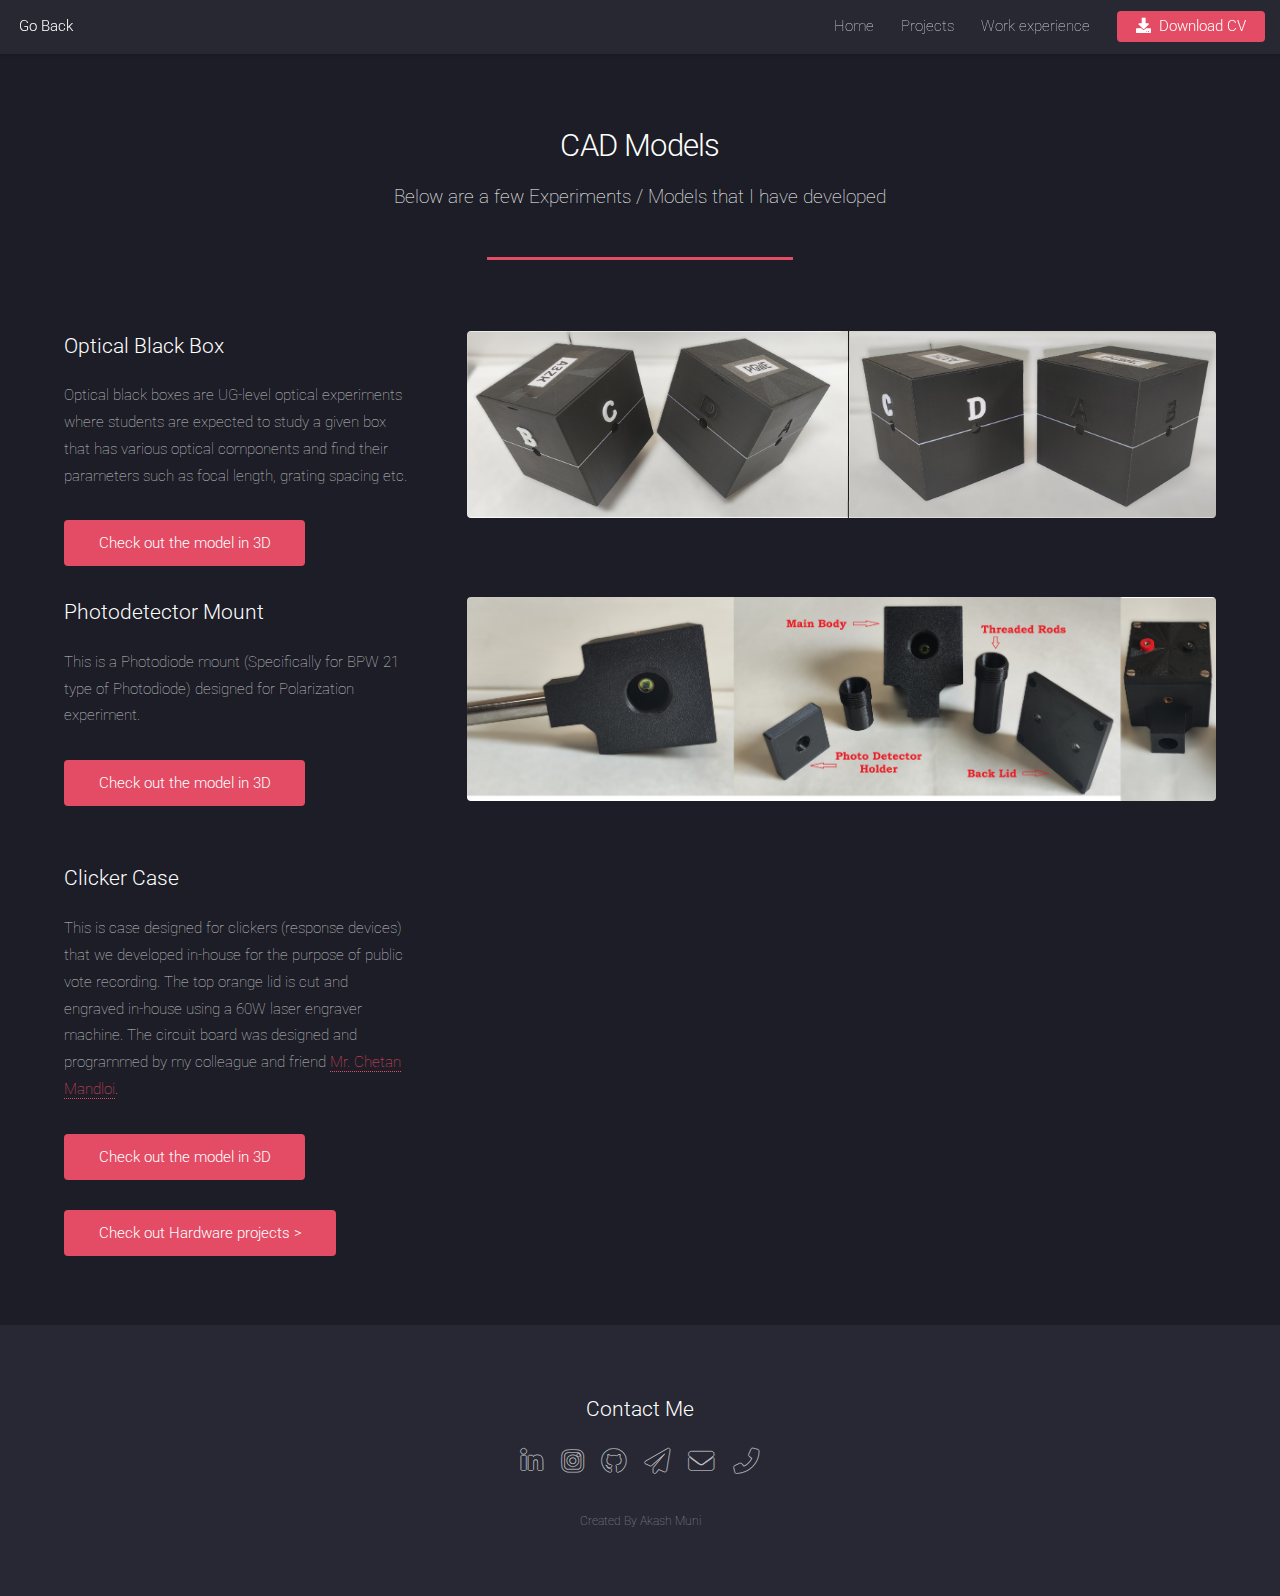
==== commit 0e470f6a: "Changes (Minor) (Suggested by Ashish)" ====
--- a/CAD Models.html
+++ b/CAD Models.html
@@ -165,9 +165,9 @@
 					<li><a href="mailto:muni.akash@gmail.com" class="icon solid alt fa-envelope"><span class="label">Email</span></a></li>
 					<li><a href="tel:+919969940942" class="icon solid alt fa-phone" title="Call Me"><span class="label">Phone</span></a></li>
 				</ul>
-				<!--<ul class="copyright">
-					<li>&copy; Untitled. All rights reserved.</li><li>Design: <a href="http://html5up.net">HTML5 UP</a></li>
-				</ul>-->
+				<ul class="copyright">
+					<li>Created By Akash Muni</li>
+				</ul>
 			</footer>
 
 								
